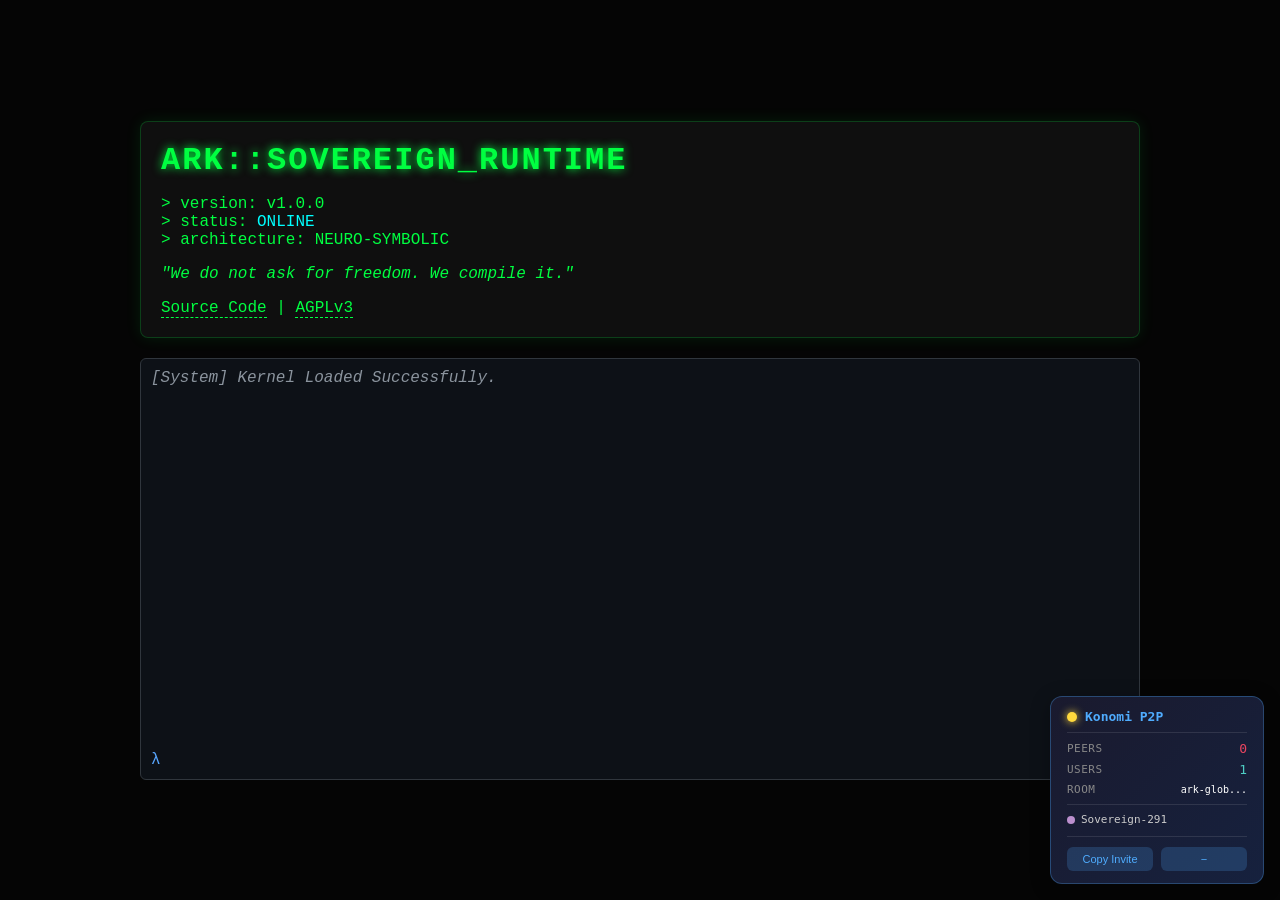
==== index.html @ 30bab074 "feat(p2p): integrate bundled konomi-p2p with local libp2p/y-protocols deps" ====
<!doctype html>
<html lang="en">
  <head>
    <meta charset="UTF-8" />
    <meta name="viewport" content="width=device-width, initial-scale=1.0" />
    <title>Ark: Sovereign Runtime</title>
    <link rel="stylesheet" href="site/css/style.css" />
    <link
      rel="icon"
      href="data:image/svg+xml,<svg xmlns=%22http://www.w3.org/2000/svg%22 viewBox=%220 0 100 100%22><text y=%22.9em%22 font-size=%2290%22>🦀</text></svg>"
    />
    <script type="importmap">
      {
        "imports": {
          "yjs": "https://esm.sh/yjs@13.6.0",
          "trystero": "https://esm.sh/trystero@0.19.2",
          "tweetnacl": "https://esm.sh/tweetnacl@1.0.3",
          "ws": "https://esm.sh/ws"
        }
      }
    </script>
  </head>
  <body>
    <div id="app">
      <!-- Components injected by app.js -->
      <ark-hero></ark-hero>
      <ark-terminal></ark-terminal>
    </div>

    <!-- Core Modules -->
    <script type="module" src="site/js/programs.js"></script>
    <script type="module" src="site/js/compiler.js"></script>
    <script type="module" src="site/js/network.js"></script>
    <script type="module" src="site/js/runtime.js"></script>

    <!-- App Entry Point -->
    <script type="module" src="site/js/app.js"></script>
  </body>
</html>
---- site/css/style.css ----
:root {
  --bg-color: #050505;
  --text-color: #00ff41;
  --glass-bg: rgba(20, 20, 20, 0.7);
  --glass-border: 1px solid rgba(0, 255, 65, 0.2);
  --font-mono: "Courier New", Courier, monospace;
}

body {
  background-color: var(--bg-color);
  color: var(--text-color);
  font-family: var(--font-mono);
  margin: 0;
  display: flex;
  justify-content: center;
  align-items: center;
  min-height: 100vh;
  overflow: hidden;
}

#app {
  width: 90%;
  max-width: 1000px;
  display: flex;
  flex-direction: column;
  gap: 20px;
}

/* Glassmorphism Classes */
.glass-panel {
  background: var(--glass-bg);
  backdrop-filter: blur(10px);
  border: var(--glass-border);
  border-radius: 8px;
  padding: 20px;
  box-shadow: 0 0 15px rgba(0, 255, 65, 0.1);
}

h1 {
  margin: 0;
  text-transform: uppercase;
  letter-spacing: 2px;
  text-shadow: 0 0 10px var(--text-color);
}

a {
  color: var(--text-color);
  text-decoration: none;
  border-bottom: 1px dashed var(--text-color);
}
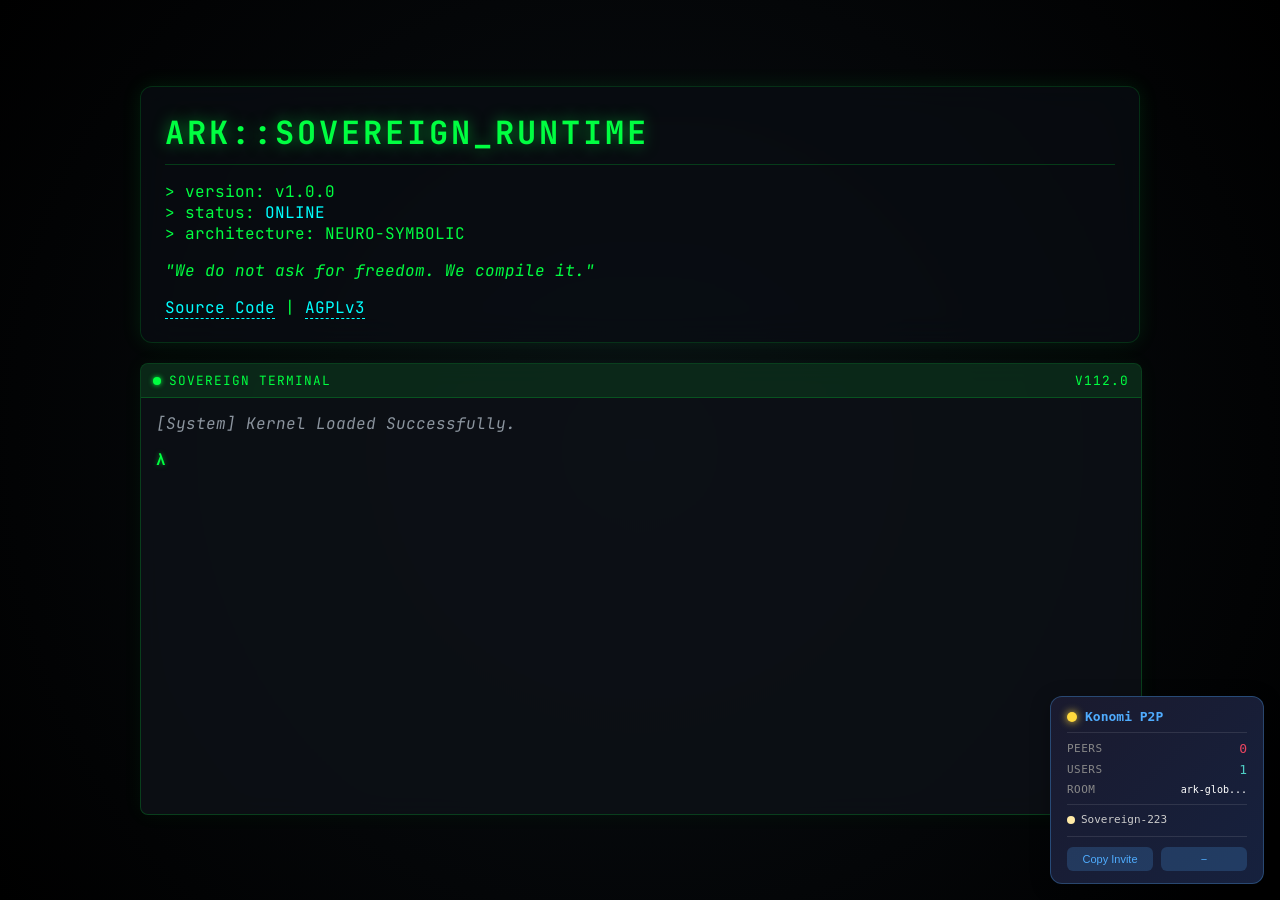
==== commit 4095b4f9: "Merge pull request #35 from merchantmoh-debug/ui/cyberpunk-glassmorphism-v1-16457892772227750196 Upg" ====
--- a/index.html
+++ b/index.html
@@ -4,6 +4,9 @@
     <meta charset="UTF-8" />
     <meta name="viewport" content="width=device-width, initial-scale=1.0" />
     <title>Ark: Sovereign Runtime</title>
+    <link rel="preconnect" href="https://fonts.googleapis.com">
+    <link rel="preconnect" href="https://fonts.gstatic.com" crossorigin>
+    <link href="https://fonts.googleapis.com/css2?family=JetBrains+Mono:wght@400;700&display=swap" rel="stylesheet">
     <link rel="stylesheet" href="site/css/style.css" />
     <link
       rel="icon"
--- a/site/css/style.css
+++ b/site/css/style.css
@@ -1,13 +1,17 @@
 :root {
   --bg-color: #050505;
   --text-color: #00ff41;
-  --glass-bg: rgba(20, 20, 20, 0.7);
-  --glass-border: 1px solid rgba(0, 255, 65, 0.2);
-  --font-mono: "Courier New", Courier, monospace;
+  --text-dim: #008f11;
+  --accent-cyan: #00ffff;
+  --glass-bg: rgba(10, 15, 20, 0.65);
+  --glass-border: 1px solid rgba(0, 255, 65, 0.15);
+  --font-mono: 'JetBrains Mono', monospace;
+  --shadow-glow: 0 0 20px rgba(0, 255, 65, 0.1);
 }
 
 body {
   background-color: var(--bg-color);
+  background: radial-gradient(circle at center, #0a0f14 0%, #000000 100%);
   color: var(--text-color);
   font-family: var(--font-mono);
   margin: 0;
@@ -18,33 +22,76 @@
   overflow: hidden;
 }
 
+/* Custom Scrollbar */
+::-webkit-scrollbar {
+    width: 8px;
+    height: 8px;
+}
+::-webkit-scrollbar-track {
+    background: rgba(0,0,0,0.3);
+}
+::-webkit-scrollbar-thumb {
+    background: rgba(0, 255, 65, 0.3);
+    border-radius: 4px;
+}
+::-webkit-scrollbar-thumb:hover {
+    background: rgba(0, 255, 65, 0.6);
+}
+
 #app {
   width: 90%;
   max-width: 1000px;
   display: flex;
   flex-direction: column;
   gap: 20px;
+  z-index: 1;
 }
 
 /* Glassmorphism Classes */
 .glass-panel {
-  background: var(--glass-bg);
-  backdrop-filter: blur(10px);
-  border: var(--glass-border);
-  border-radius: 8px;
-  padding: 20px;
-  box-shadow: 0 0 15px rgba(0, 255, 65, 0.1);
+    background: var(--glass-bg);
+    backdrop-filter: blur(16px);
+    -webkit-backdrop-filter: blur(16px);
+    border: var(--glass-border);
+    border-radius: 12px;
+    padding: 24px;
+    box-shadow: var(--shadow-glow);
+    transition: all 0.3s ease;
+}
+
+.glass-panel:hover {
+    box-shadow: 0 0 30px rgba(0, 255, 65, 0.2);
+    border-color: rgba(0, 255, 65, 0.3);
+}
+
+/* Force Terminal Visibility */
+ark-terminal {
+    display: block;
+    width: 100%;
+    min-height: 450px;
 }
 
 h1 {
-  margin: 0;
-  text-transform: uppercase;
-  letter-spacing: 2px;
-  text-shadow: 0 0 10px var(--text-color);
+    margin: 0;
+    text-transform: uppercase;
+    letter-spacing: 3px;
+    font-weight: 700;
+    text-shadow: 0 0 15px rgba(0, 255, 65, 0.5);
+    border-bottom: 1px solid rgba(0, 255, 65, 0.2);
+    padding-bottom: 10px;
+    margin-bottom: 10px;
 }
 
 a {
-  color: var(--text-color);
-  text-decoration: none;
-  border-bottom: 1px dashed var(--text-color);
+    color: var(--accent-cyan);
+    text-decoration: none;
+    border-bottom: 1px dashed var(--accent-cyan);
+    cursor: pointer;
+    transition: all 0.2s;
 }
+
+a:hover {
+    color: #fff;
+    border-bottom-style: solid;
+    text-shadow: 0 0 8px var(--accent-cyan);
+}
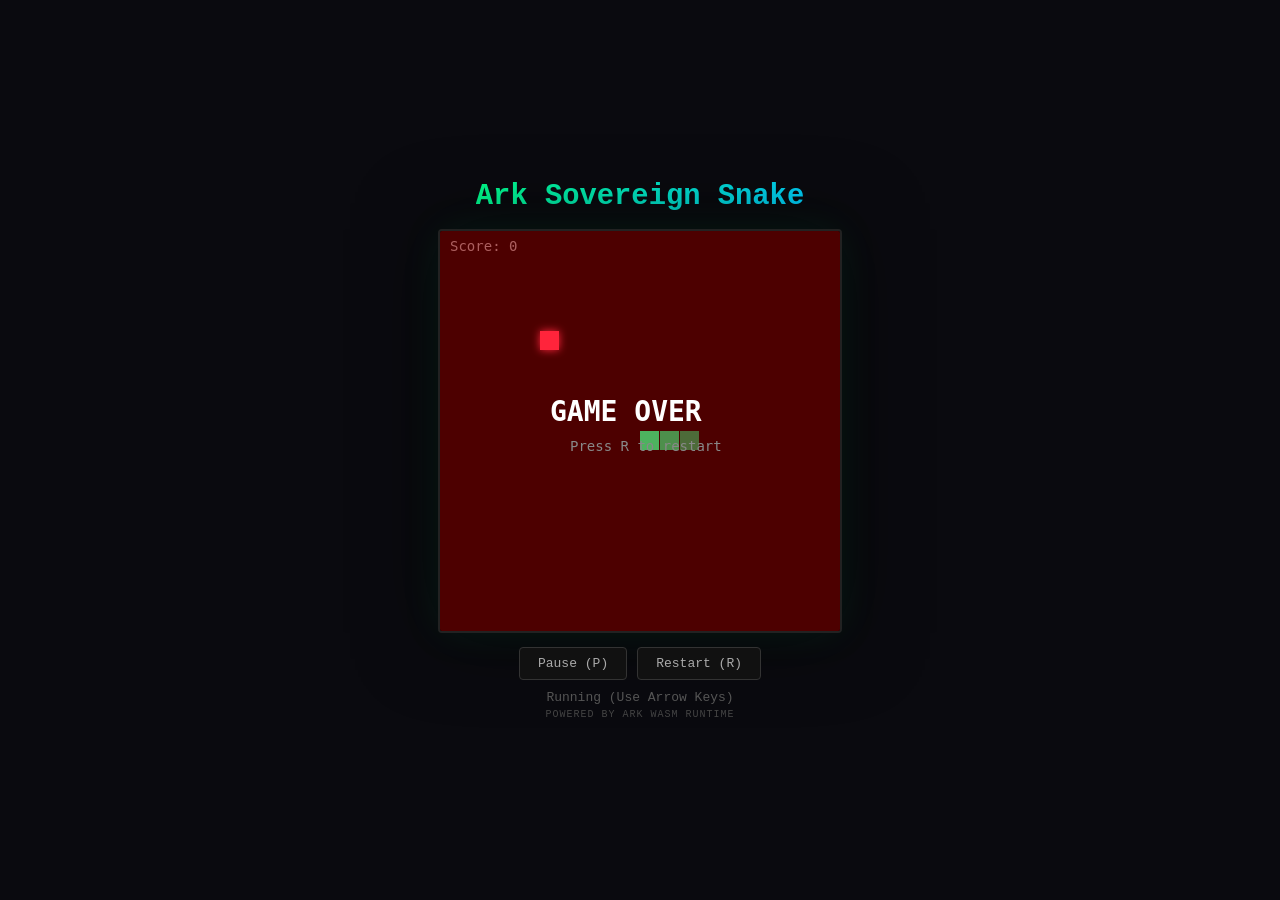
==== commit 98d5cb64: "fix(pages): remove broken .agent/skills submodule, replace index.html with snake game" ====
--- a/index.html
+++ b/index.html
@@ -1,42 +1,313 @@
-<!doctype html>
+<!DOCTYPE html>
 <html lang="en">
-  <head>
-    <meta charset="UTF-8" />
-    <meta name="viewport" content="width=device-width, initial-scale=1.0" />
-    <title>Ark: Sovereign Runtime</title>
-    <link rel="preconnect" href="https://fonts.googleapis.com">
-    <link rel="preconnect" href="https://fonts.gstatic.com" crossorigin>
-    <link href="https://fonts.googleapis.com/css2?family=JetBrains+Mono:wght@400;700&display=swap" rel="stylesheet">
-    <link rel="stylesheet" href="site/css/style.css" />
-    <link
-      rel="icon"
-      href="data:image/svg+xml,<svg xmlns=%22http://www.w3.org/2000/svg%22 viewBox=%220 0 100 100%22><text y=%22.9em%22 font-size=%2290%22>🦀</text></svg>"
-    />
-    <script type="importmap">
-      {
-        "imports": {
-          "yjs": "https://esm.sh/yjs@13.6.0",
-          "trystero": "https://esm.sh/trystero@0.19.2",
-          "tweetnacl": "https://esm.sh/tweetnacl@1.0.3",
-          "ws": "https://esm.sh/ws"
-        }
-      }
+<head>
+    <meta charset="UTF-8">
+    <meta name="viewport" content="width=device-width, initial-scale=1.0">
+    <title>Ark Snake (WASM)</title>
+    <link rel="icon" href="data:image/svg+xml,<svg xmlns=%22http://www.w3.org/2000/svg%22 viewBox=%220 0 100 100%22><text y=%22.9em%22 font-size=%2290%22>🐍</text></svg>">
+    <style>
+        * { margin: 0; padding: 0; box-sizing: border-box; }
+        body {
+            background: #0a0a0f;
+            color: #eee;
+            font-family: 'Courier New', Courier, monospace;
+            display: flex;
+            flex-direction: column;
+            align-items: center;
+            justify-content: center;
+            height: 100vh;
+            overflow: hidden;
+        }
+        h1 {
+            font-size: 1.8rem;
+            margin-bottom: 16px;
+            background: linear-gradient(135deg, #00ff88, #00ccff);
+            -webkit-background-clip: text;
+            -webkit-text-fill-color: transparent;
+            text-shadow: none;
+        }
+        canvas {
+            border: 2px solid #222;
+            background: #000;
+            box-shadow: 0 0 40px rgba(0, 255, 136, 0.08), 0 0 80px rgba(0, 0, 0, 0.6);
+            border-radius: 4px;
+        }
+        #controls {
+            margin-top: 14px;
+            display: flex;
+            gap: 10px;
+        }
+        #controls button {
+            background: #111;
+            color: #aaa;
+            border: 1px solid #333;
+            padding: 8px 18px;
+            cursor: pointer;
+            border-radius: 4px;
+            font-family: inherit;
+            font-size: 13px;
+            transition: all 0.15s ease;
+        }
+        #controls button:hover {
+            background: #1a1a2e;
+            color: #fff;
+            border-color: #00ff88;
+        }
+        #status {
+            margin-top: 10px;
+            color: #555;
+            font-size: 13px;
+        }
+        .badge {
+            display: inline-block;
+            margin-top: 4px;
+            font-size: 10px;
+            color: #444;
+            letter-spacing: 1px;
+        }
+    </style>
+</head>
+<body>
+    <h1>Ark Sovereign Snake</h1>
+    <canvas id="game" width="400" height="400"></canvas>
+    <div id="controls">
+        <button id="btn-pause">Pause (P)</button>
+        <button id="btn-restart">Restart (R)</button>
+    </div>
+    <div id="status">Loading WASM...</div>
+    <div class="badge">POWERED BY ARK WASM RUNTIME</div>
+
+    <script type="module">
+        const canvas = document.getElementById('game');
+        const ctx = canvas.getContext('2d');
+        const status = document.getElementById('status');
+        const btnPause = document.getElementById('btn-pause');
+        const btnRestart = document.getElementById('btn-restart');
+        const SCALE = 20;
+
+        let wasm = null;
+        let gameState = null;
+        let lastInput = "None";
+        let isPaused = false;
+
+        // --- WASM Bridge ---
+        async function loadArk() {
+            try {
+                // 1. Load WASM (path relative to repo root for GitHub Pages)
+                const response = await fetch('site/wasm/ark.wasm');
+                if (!response.ok) throw new Error(`WASM Fetch Error: ${response.status}`);
+                const bytes = await response.arrayBuffer();
+
+                const { instance } = await WebAssembly.instantiate(bytes, {
+                    env: {},
+                    __wbindgen_placeholder__: new Proxy({}, {
+                        get: (target, prop) => {
+                            return (...args) => {
+                                console.warn("Called mocked import:", prop, args);
+                                return 0;
+                            };
+                        }
+                    }),
+                    __wbindgen_externref_xform__: new Proxy({}, {
+                        get: (target, prop) => {
+                            return (...args) => { return 0; };
+                        }
+                    })
+                });
+                wasm = instance.exports;
+                status.innerText = "Loading Game Logic...";
+
+                // 2. Load Snake Logic (MAST JSON) - path relative to repo root
+                const logicResp = await fetch('site/snake.json');
+                if (!logicResp.ok) throw new Error(`Logic Fetch Error: ${logicResp.status}`);
+                const logicJson = await logicResp.text();
+
+                // 3. Initialize VM
+                const result = callWasmString(wasm.ark_init, logicJson);
+                if (result !== "OK") {
+                    throw new Error(`Ark Init Failed: ${result}`);
+                }
+
+                // 4. Initialize Game State
+                const initRes = callWasmJson(wasm.ark_call, "init", []);
+                if (initRes.error) throw new Error(initRes.error);
+                gameState = initRes;
+
+                status.innerText = "Running (Use Arrow Keys)";
+                requestAnimationFrame(loop);
+
+            } catch (e) {
+                status.innerText = `Error: ${e.message}`;
+                console.error(e);
+            }
+        }
+
+        function callWasmString(func, str) {
+            const encoder = new TextEncoder();
+            const bytes = encoder.encode(str);
+            const len = bytes.length;
+            const ptr = wasm.ark_alloc(len);
+
+            const mem = new Uint8Array(wasm.memory.buffer);
+            mem.set(bytes, ptr);
+
+            const resPtr = func(ptr, len);
+
+            const view = new DataView(wasm.memory.buffer);
+            const resLen = view.getUint32(resPtr, true);
+            const resBytes = new Uint8Array(wasm.memory.buffer, resPtr + 4, resLen);
+            const decoder = new TextDecoder();
+            const result = decoder.decode(resBytes);
+
+            wasm.ark_dealloc(ptr, len);
+            wasm.ark_dealloc(resPtr, resLen + 4);
+
+            return result;
+        }
+
+        function callWasmJson(func, name, args) {
+            const argsStr = JSON.stringify(args);
+
+            const encoder = new TextEncoder();
+            const nameBytes = encoder.encode(name);
+            const argsBytes = encoder.encode(argsStr);
+
+            const namePtr = wasm.ark_alloc(nameBytes.length);
+            const argsPtr = wasm.ark_alloc(argsBytes.length);
+
+            const mem = new Uint8Array(wasm.memory.buffer);
+            mem.set(nameBytes, namePtr);
+            mem.set(argsBytes, argsPtr);
+
+            const resPtr = func(namePtr, nameBytes.length, argsPtr, argsBytes.length);
+
+            const view = new DataView(wasm.memory.buffer);
+            const resLen = view.getUint32(resPtr, true);
+            const resBytes = new Uint8Array(wasm.memory.buffer, resPtr + 4, resLen);
+            const decoder = new TextDecoder();
+            const resultStr = decoder.decode(resBytes);
+
+            wasm.ark_dealloc(namePtr, nameBytes.length);
+            wasm.ark_dealloc(argsPtr, argsBytes.length);
+            wasm.ark_dealloc(resPtr, resLen + 4);
+
+            try {
+                return JSON.parse(resultStr);
+            } catch (e) {
+                console.error("JSON Parse Error on Result:", resultStr);
+                return { error: "Invalid JSON from Ark" };
+            }
+        }
+
+        // --- Game Loop ---
+        let lastTime = 0;
+        const TICK_RATE = 100;
+
+        function loop(timestamp) {
+            if (!gameState) return;
+
+            if (!isPaused && timestamp - lastTime > TICK_RATE) {
+                if (!gameState.game_over) {
+                    const newState = callWasmJson(wasm.ark_call, "update", [gameState, lastInput]);
+                    if (newState && !newState.error) {
+                        gameState = newState;
+                    } else {
+                        console.error("Update failed", newState);
+                    }
+                }
+                lastTime = timestamp;
+            }
+
+            draw();
+            requestAnimationFrame(loop);
+        }
+
+        function draw() {
+            if (!gameState) return;
+
+            ctx.fillStyle = '#000';
+            ctx.fillRect(0, 0, canvas.width, canvas.height);
+
+            // Draw Snake with gradient
+            if (gameState.snake) {
+                for (let i = 0; i < gameState.snake.length; i++) {
+                    const part = gameState.snake[i];
+                    const intensity = 1 - (i / gameState.snake.length) * 0.6;
+                    ctx.fillStyle = `rgba(0, ${Math.floor(255 * intensity)}, ${Math.floor(136 * intensity)}, 1)`;
+                    ctx.fillRect(part[0] * SCALE, part[1] * SCALE, SCALE - 1, SCALE - 1);
+                }
+            }
+
+            // Draw Apple
+            if (gameState.apple) {
+                ctx.fillStyle = '#ff3355';
+                ctx.shadowColor = '#ff3355';
+                ctx.shadowBlur = 8;
+                ctx.fillRect(gameState.apple[0] * SCALE, gameState.apple[1] * SCALE, SCALE - 1, SCALE - 1);
+                ctx.shadowBlur = 0;
+            }
+
+            // Score
+            ctx.fillStyle = '#888';
+            ctx.font = '14px monospace';
+            ctx.fillText(`Score: ${gameState.score || 0}`, 10, 20);
+
+            if (gameState.game_over) {
+                ctx.fillStyle = 'rgba(255, 0, 0, 0.3)';
+                ctx.fillRect(0, 0, canvas.width, canvas.height);
+                ctx.fillStyle = '#fff';
+                ctx.font = 'bold 28px monospace';
+                ctx.fillText("GAME OVER", 110, 190);
+                ctx.font = '14px monospace';
+                ctx.fillStyle = '#888';
+                ctx.fillText("Press R to restart", 130, 220);
+            }
+        }
+
+        // --- Input ---
+        window.addEventListener('keydown', e => {
+            if (['ArrowUp', 'ArrowDown', 'ArrowLeft', 'ArrowRight'].includes(e.key)) {
+                if (!isPaused) lastInput = e.key;
+                e.preventDefault();
+            }
+            if (e.key.toLowerCase() === 'p') togglePause();
+            if (e.key.toLowerCase() === 'r') restartGame();
+        });
+
+        function togglePause() {
+            isPaused = !isPaused;
+            btnPause.innerText = isPaused ? "Resume (P)" : "Pause (P)";
+            status.innerText = isPaused ? "Paused" : "Running";
+        }
+
+        function restartGame() {
+            if (!wasm) return;
+            const initRes = callWasmJson(wasm.ark_call, "init", []);
+            if (initRes.error) {
+                console.error(initRes.error);
+                return;
+            }
+            gameState = initRes;
+            lastInput = "None";
+            isPaused = false;
+            btnPause.innerText = "Pause (P)";
+            status.innerText = "Running";
+            ctx.fillStyle = '#000';
+            ctx.fillRect(0, 0, canvas.width, canvas.height);
+        }
+
+        btnPause.addEventListener('click', () => {
+            togglePause();
+            btnPause.blur();
+        });
+
+        btnRestart.addEventListener('click', () => {
+            restartGame();
+            btnRestart.blur();
+        });
+
+        // Start
+        loadArk();
     </script>
-  </head>
-  <body>
-    <div id="app">
-      <!-- Components injected by app.js -->
-      <ark-hero></ark-hero>
-      <ark-terminal></ark-terminal>
-    </div>
-
-    <!-- Core Modules -->
-    <script type="module" src="site/js/programs.js"></script>
-    <script type="module" src="site/js/compiler.js"></script>
-    <script type="module" src="site/js/network.js"></script>
-    <script type="module" src="site/js/runtime.js"></script>
-
-    <!-- App Entry Point -->
-    <script type="module" src="site/js/app.js"></script>
-  </body>
+</body>
 </html>
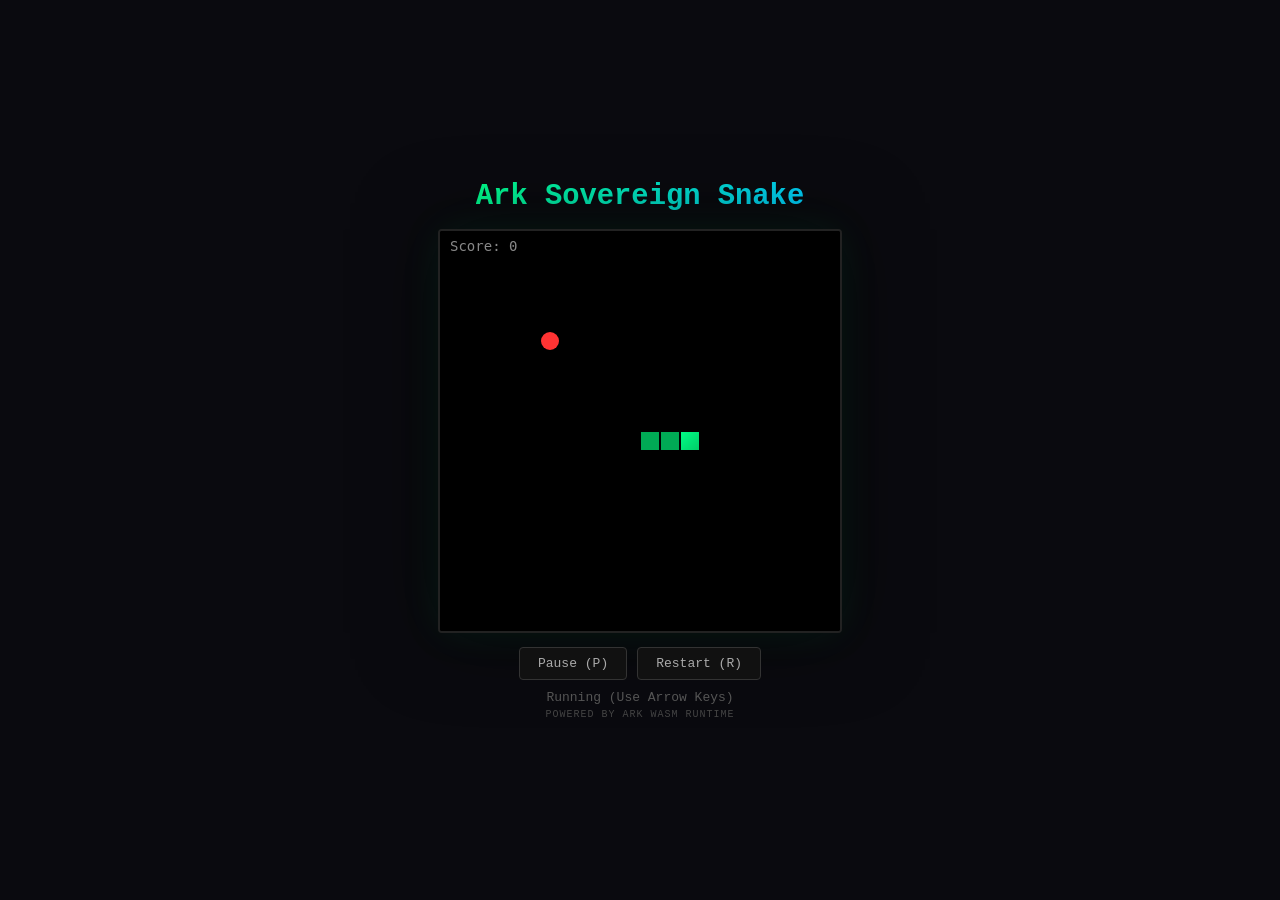
==== commit e6648254: "fix(snake): normalizeState for WASM string→int round-trip + WASD controls Root cause: Ark WASM seria" ====
--- a/index.html
+++ b/index.html
@@ -199,6 +199,28 @@
             }
         }
 
+        // --- State Normalization ---
+        // Ark WASM serializes ALL values as strings in JSON.
+        // When we send state back, Ark VM sees string "0" as truthy,
+        // so update() returns immediately. This recursively converts
+        // string-encoded numbers back to actual numbers.
+        function normalizeState(obj) {
+            if (Array.isArray(obj)) {
+                return obj.map(normalizeState);
+            }
+            if (obj !== null && typeof obj === 'object') {
+                const out = {};
+                for (const [k, v] of Object.entries(obj)) {
+                    out[k] = normalizeState(v);
+                }
+                return out;
+            }
+            if (typeof obj === 'string' && obj !== '' && !isNaN(Number(obj)) && isFinite(Number(obj))) {
+                return Number(obj);
+            }
+            return obj;
+        }
+
         // --- Game Loop ---
         let lastTime = 0;
         const TICK_RATE = 100;
@@ -207,8 +229,9 @@
             if (!gameState) return;
 
             if (!isPaused && timestamp - lastTime > TICK_RATE) {
-                if (!gameState.game_over) {
-                    const newState = callWasmJson(wasm.ark_call, "update", [gameState, lastInput]);
+                if (!Number(gameState.game_over)) {
+                    const stateToSend = normalizeState(gameState);
+                    const newState = callWasmJson(wasm.ark_call, "update", [stateToSend, lastInput]);
                     if (newState && !newState.error) {
                         gameState = newState;
                     } else {
@@ -228,31 +251,39 @@
             ctx.fillStyle = '#000';
             ctx.fillRect(0, 0, canvas.width, canvas.height);
 
-            // Draw Snake with gradient
-            if (gameState.snake) {
-                for (let i = 0; i < gameState.snake.length; i++) {
-                    const part = gameState.snake[i];
-                    const intensity = 1 - (i / gameState.snake.length) * 0.6;
-                    ctx.fillStyle = `rgba(0, ${Math.floor(255 * intensity)}, ${Math.floor(136 * intensity)}, 1)`;
-                    ctx.fillRect(part[0] * SCALE, part[1] * SCALE, SCALE - 1, SCALE - 1);
+            // Draw Snake
+            const snake = gameState.snake || [];
+            for (let i = 0; i < snake.length; i++) {
+                const seg = snake[i];
+                const x = Number(seg[0]) * SCALE;
+                const y = Number(seg[1]) * SCALE;
+                if (i === snake.length - 1) {
+                    // Head - bright gradient
+                    const grad = ctx.createLinearGradient(x, y, x + SCALE, y + SCALE);
+                    grad.addColorStop(0, '#00ff88');
+                    grad.addColorStop(1, '#00cc66');
+                    ctx.fillStyle = grad;
+                } else {
+                    ctx.fillStyle = '#00aa55';
                 }
+                ctx.fillRect(x + 1, y + 1, SCALE - 2, SCALE - 2);
             }
 
             // Draw Apple
-            if (gameState.apple) {
-                ctx.fillStyle = '#ff3355';
-                ctx.shadowColor = '#ff3355';
-                ctx.shadowBlur = 8;
-                ctx.fillRect(gameState.apple[0] * SCALE, gameState.apple[1] * SCALE, SCALE - 1, SCALE - 1);
-                ctx.shadowBlur = 0;
-            }
+            const apple = gameState.apple || [0, 0];
+            const ax = Number(apple[0]) * SCALE + SCALE / 2;
+            const ay = Number(apple[1]) * SCALE + SCALE / 2;
+            ctx.fillStyle = '#ff3333';
+            ctx.beginPath();
+            ctx.arc(ax, ay, SCALE / 2 - 1, 0, Math.PI * 2);
+            ctx.fill();
 
             // Score
             ctx.fillStyle = '#888';
             ctx.font = '14px monospace';
             ctx.fillText(`Score: ${gameState.score || 0}`, 10, 20);
 
-            if (gameState.game_over) {
+            if (Number(gameState.game_over)) {
                 ctx.fillStyle = 'rgba(255, 0, 0, 0.3)';
                 ctx.fillRect(0, 0, canvas.width, canvas.height);
                 ctx.fillStyle = '#fff';
@@ -264,14 +295,23 @@
             }
         }
 
-        // --- Input ---
+        // --- Input (Arrow Keys + WASD) ---
+        const WASD_MAP = { 'w': 'ArrowUp', 'a': 'ArrowLeft', 's': 'ArrowDown', 'd': 'ArrowRight' };
         window.addEventListener('keydown', e => {
-            if (['ArrowUp', 'ArrowDown', 'ArrowLeft', 'ArrowRight'].includes(e.key)) {
-                if (!isPaused) lastInput = e.key;
+            const key = e.key;
+            const lower = key.toLowerCase();
+            // Arrow keys
+            if (['ArrowUp', 'ArrowDown', 'ArrowLeft', 'ArrowRight'].includes(key)) {
+                if (!isPaused) lastInput = key;
                 e.preventDefault();
             }
-            if (e.key.toLowerCase() === 'p') togglePause();
-            if (e.key.toLowerCase() === 'r') restartGame();
+            // WASD
+            if (WASD_MAP[lower]) {
+                if (!isPaused) lastInput = WASD_MAP[lower];
+                e.preventDefault();
+            }
+            if (lower === 'p') togglePause();
+            if (lower === 'r') restartGame();
         });
 
         function togglePause() {
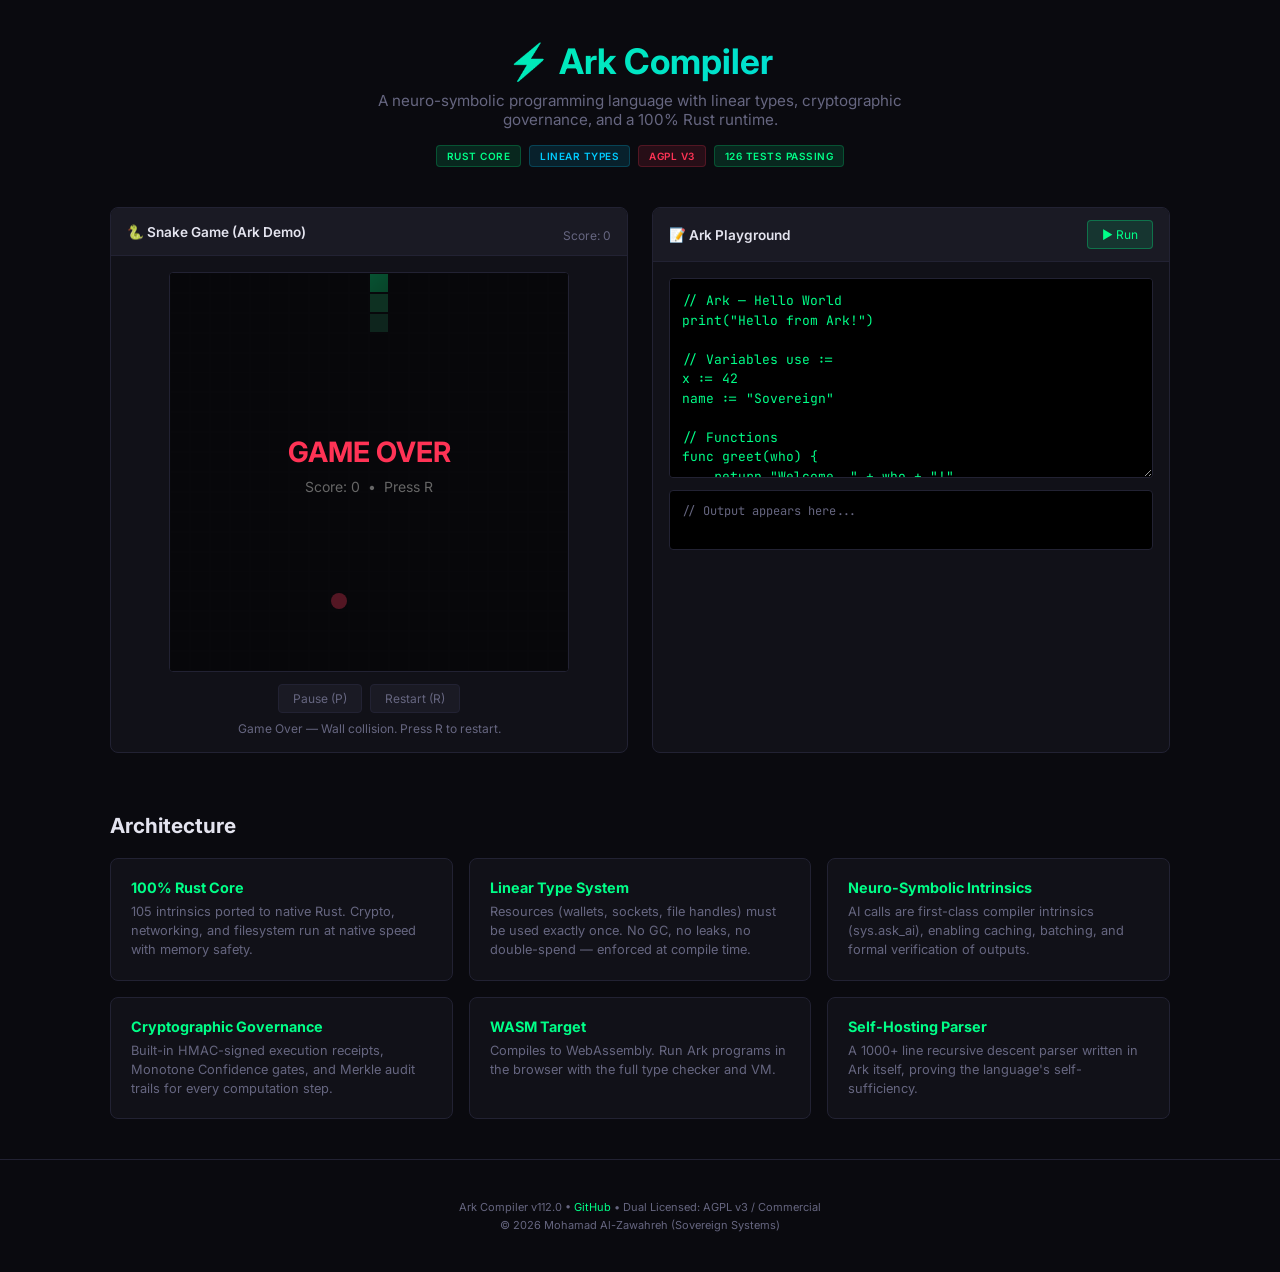
==== commit c7ec70d9: "feat: Complete P0-P3 Testing Blueprint P0 - Clone to Demo Works: - Replace broken WASM snake demo wi" ====
--- a/index.html
+++ b/index.html
@@ -3,351 +3,642 @@
 <head>
     <meta charset="UTF-8">
     <meta name="viewport" content="width=device-width, initial-scale=1.0">
-    <title>Ark Snake (WASM)</title>
-    <link rel="icon" href="data:image/svg+xml,<svg xmlns=%22http://www.w3.org/2000/svg%22 viewBox=%220 0 100 100%22><text y=%22.9em%22 font-size=%2290%22>🐍</text></svg>">
+    <title>Ark Compiler — Sovereign Computation</title>
+    <meta name="description" content="Ark is a neuro-symbolic programming language with linear types, cryptographic governance, and a 100% Rust runtime.">
+    <link rel="icon" href="data:image/svg+xml,<svg xmlns=%22http://www.w3.org/2000/svg%22 viewBox=%220 0 100 100%22><text y=%22.9em%22 font-size=%2290%22>⚡</text></svg>">
+    <link href="https://fonts.googleapis.com/css2?family=Inter:wght@300;400;500;600;700&family=JetBrains+Mono:wght@400;500&display=swap" rel="stylesheet">
     <style>
         * { margin: 0; padding: 0; box-sizing: border-box; }
+
+        :root {
+            --bg: #0a0a0f;
+            --surface: #111118;
+            --surface2: #1a1a24;
+            --border: #222233;
+            --text: #e4e4ef;
+            --text-dim: #666680;
+            --accent: #00ff88;
+            --accent2: #00ccff;
+            --danger: #ff3355;
+            --warn: #ffaa00;
+        }
+
         body {
-            background: #0a0a0f;
-            color: #eee;
-            font-family: 'Courier New', Courier, monospace;
+            background: var(--bg);
+            color: var(--text);
+            font-family: 'Inter', -apple-system, sans-serif;
+            min-height: 100vh;
+            overflow-x: hidden;
+        }
+
+        /* ── Header ── */
+        .header {
+            text-align: center;
+            padding: 40px 20px 20px;
+        }
+        .header h1 {
+            font-size: 2.2rem;
+            font-weight: 700;
+            background: linear-gradient(135deg, var(--accent), var(--accent2));
+            -webkit-background-clip: text;
+            background-clip: text;
+            -webkit-text-fill-color: transparent;
+            margin-bottom: 8px;
+        }
+        .header p {
+            color: var(--text-dim);
+            font-size: 0.95rem;
+            max-width: 600px;
+            margin: 0 auto 16px;
+        }
+        .badges {
+            display: flex;
+            gap: 8px;
+            justify-content: center;
+            flex-wrap: wrap;
+        }
+        .badge {
+            display: inline-block;
+            padding: 4px 10px;
+            border-radius: 4px;
+            font-size: 10px;
+            font-weight: 600;
+            letter-spacing: 0.5px;
+            text-transform: uppercase;
+        }
+        .badge-green { background: rgba(0, 255, 136, 0.12); color: var(--accent); border: 1px solid rgba(0, 255, 136, 0.2); }
+        .badge-blue { background: rgba(0, 204, 255, 0.12); color: var(--accent2); border: 1px solid rgba(0, 204, 255, 0.2); }
+        .badge-red { background: rgba(255, 51, 85, 0.12); color: var(--danger); border: 1px solid rgba(255, 51, 85, 0.2); }
+
+        /* ── Main Layout ── */
+        .main {
+            display: grid;
+            grid-template-columns: 1fr 1fr;
+            gap: 24px;
+            max-width: 1100px;
+            margin: 0 auto;
+            padding: 20px;
+        }
+        @media (max-width: 768px) {
+            .main { grid-template-columns: 1fr; }
+        }
+
+        /* ── Card ── */
+        .card {
+            background: var(--surface);
+            border: 1px solid var(--border);
+            border-radius: 8px;
+            overflow: hidden;
+        }
+        .card-header {
+            display: flex;
+            align-items: center;
+            justify-content: space-between;
+            padding: 12px 16px;
+            border-bottom: 1px solid var(--border);
+            background: var(--surface2);
+        }
+        .card-header h2 {
+            font-size: 0.85rem;
+            font-weight: 600;
+            color: var(--text);
+        }
+        .card-body {
+            padding: 16px;
+        }
+
+        /* ── Snake Game ── */
+        .game-wrap {
             display: flex;
             flex-direction: column;
             align-items: center;
-            justify-content: center;
-            height: 100vh;
-            overflow: hidden;
-        }
-        h1 {
-            font-size: 1.8rem;
-            margin-bottom: 16px;
-            background: linear-gradient(135deg, #00ff88, #00ccff);
-            -webkit-background-clip: text;
-            -webkit-text-fill-color: transparent;
-            text-shadow: none;
         }
         canvas {
-            border: 2px solid #222;
+            border: 1px solid var(--border);
+            border-radius: 4px;
             background: #000;
-            box-shadow: 0 0 40px rgba(0, 255, 136, 0.08), 0 0 80px rgba(0, 0, 0, 0.6);
+            width: 100%;
+            max-width: 400px;
+            aspect-ratio: 1;
+            image-rendering: pixelated;
+        }
+        .game-controls {
+            display: flex;
+            gap: 8px;
+            margin-top: 12px;
+        }
+        .btn {
+            background: var(--surface2);
+            color: var(--text-dim);
+            border: 1px solid var(--border);
+            padding: 6px 14px;
             border-radius: 4px;
-        }
-        #controls {
-            margin-top: 14px;
-            display: flex;
-            gap: 10px;
-        }
-        #controls button {
-            background: #111;
-            color: #aaa;
-            border: 1px solid #333;
-            padding: 8px 18px;
+            font-family: 'Inter', sans-serif;
+            font-size: 12px;
             cursor: pointer;
+            transition: all 0.15s;
+        }
+        .btn:hover {
+            background: var(--border);
+            color: var(--text);
+            border-color: var(--accent);
+        }
+        .game-status {
+            margin-top: 8px;
+            font-size: 12px;
+            color: var(--text-dim);
+        }
+
+        /* ── Playground ── */
+        .playground-editor {
+            width: 100%;
+            min-height: 200px;
+            background: #000;
+            color: var(--accent);
+            border: 1px solid var(--border);
             border-radius: 4px;
-            font-family: inherit;
+            padding: 12px;
+            font-family: 'JetBrains Mono', monospace;
             font-size: 13px;
-            transition: all 0.15s ease;
-        }
-        #controls button:hover {
-            background: #1a1a2e;
-            color: #fff;
-            border-color: #00ff88;
-        }
-        #status {
-            margin-top: 10px;
-            color: #555;
-            font-size: 13px;
-        }
-        .badge {
-            display: inline-block;
-            margin-top: 4px;
-            font-size: 10px;
-            color: #444;
-            letter-spacing: 1px;
+            line-height: 1.5;
+            resize: vertical;
+            outline: none;
+        }
+        .playground-editor:focus {
+            border-color: var(--accent);
+            box-shadow: 0 0 0 1px rgba(0, 255, 136, 0.2);
+        }
+        .playground-output {
+            margin-top: 8px;
+            background: #000;
+            border: 1px solid var(--border);
+            border-radius: 4px;
+            padding: 12px;
+            font-family: 'JetBrains Mono', monospace;
+            font-size: 12px;
+            color: var(--text-dim);
+            min-height: 60px;
+            max-height: 150px;
+            overflow-y: auto;
+        }
+        .run-btn {
+            background: rgba(0, 255, 136, 0.12);
+            color: var(--accent);
+            border: 1px solid rgba(0, 255, 136, 0.3);
+        }
+        .run-btn:hover {
+            background: rgba(0, 255, 136, 0.25);
+        }
+
+        /* ── Features ── */
+        .features {
+            max-width: 1100px;
+            margin: 40px auto;
+            padding: 0 20px;
+        }
+        .features h2 {
+            font-size: 1.3rem;
+            margin-bottom: 20px;
+            color: var(--text);
+        }
+        .feature-grid {
+            display: grid;
+            grid-template-columns: repeat(3, 1fr);
+            gap: 16px;
+        }
+        @media (max-width: 768px) {
+            .feature-grid { grid-template-columns: 1fr; }
+        }
+        .feature {
+            background: var(--surface);
+            border: 1px solid var(--border);
+            border-radius: 8px;
+            padding: 20px;
+            transition: border-color 0.2s;
+        }
+        .feature:hover { border-color: var(--accent); }
+        .feature h3 {
+            font-size: 0.9rem;
+            margin-bottom: 6px;
+            color: var(--accent);
+        }
+        .feature p {
+            font-size: 0.8rem;
+            color: var(--text-dim);
+            line-height: 1.5;
+        }
+
+        /* ── Footer ── */
+        .footer {
+            text-align: center;
+            padding: 40px 20px;
+            color: var(--text-dim);
+            font-size: 11px;
+            border-top: 1px solid var(--border);
+            margin-top: 40px;
+        }
+        .footer a {
+            color: var(--accent);
+            text-decoration: none;
         }
     </style>
 </head>
 <body>
-    <h1>Ark Sovereign Snake</h1>
-    <canvas id="game" width="400" height="400"></canvas>
-    <div id="controls">
-        <button id="btn-pause">Pause (P)</button>
-        <button id="btn-restart">Restart (R)</button>
+    <div class="header">
+        <h1>⚡ Ark Compiler</h1>
+        <p>A neuro-symbolic programming language with linear types, cryptographic governance, and a 100% Rust runtime.</p>
+        <div class="badges">
+            <span class="badge badge-green">Rust Core</span>
+            <span class="badge badge-blue">Linear Types</span>
+            <span class="badge badge-red">AGPL v3</span>
+            <span class="badge badge-green">126 Tests Passing</span>
+        </div>
     </div>
-    <div id="status">Loading WASM...</div>
-    <div class="badge">POWERED BY ARK WASM RUNTIME</div>
-
-    <script type="module">
+
+    <div class="main">
+        <!-- Snake Game Card -->
+        <div class="card">
+            <div class="card-header">
+                <h2>🐍 Snake Game (Ark Demo)</h2>
+                <span class="game-status" id="score">Score: 0</span>
+            </div>
+            <div class="card-body game-wrap">
+                <canvas id="game" width="400" height="400"></canvas>
+                <div class="game-controls">
+                    <button class="btn" onclick="togglePause()">Pause (P)</button>
+                    <button class="btn" onclick="restartGame()">Restart (R)</button>
+                </div>
+                <div class="game-status" id="status">Use Arrow Keys or WASD to play</div>
+            </div>
+        </div>
+
+        <!-- Ark Playground Card -->
+        <div class="card">
+            <div class="card-header">
+                <h2>📝 Ark Playground</h2>
+                <button class="btn run-btn" onclick="runCode()">▶ Run</button>
+            </div>
+            <div class="card-body">
+                <textarea class="playground-editor" id="editor" spellcheck="false">// Ark — Hello World
+print("Hello from Ark!")
+
+// Variables use :=
+x := 42
+name := "Sovereign"
+
+// Functions
+func greet(who) {
+    return "Welcome, " + who + "!"
+}
+
+print(greet(name))
+print("The answer is: " + x)
+
+// Linear Types enforce resource safety
+// let wallet := Wallet.create()
+// send(wallet)  // wallet is MOVED, can't reuse
+// print(wallet) // Compile Error: linear resource consumed</textarea>
+                <div class="playground-output" id="output">// Output appears here...</div>
+            </div>
+        </div>
+    </div>
+
+    <!-- Features Section -->
+    <div class="features">
+        <h2>Architecture</h2>
+        <div class="feature-grid">
+            <div class="feature">
+                <h3>100% Rust Core</h3>
+                <p>105 intrinsics ported to native Rust. Crypto, networking, and filesystem run at native speed with memory safety.</p>
+            </div>
+            <div class="feature">
+                <h3>Linear Type System</h3>
+                <p>Resources (wallets, sockets, file handles) must be used exactly once. No GC, no leaks, no double-spend — enforced at compile time.</p>
+            </div>
+            <div class="feature">
+                <h3>Neuro-Symbolic Intrinsics</h3>
+                <p>AI calls are first-class compiler intrinsics (sys.ask_ai), enabling caching, batching, and formal verification of outputs.</p>
+            </div>
+            <div class="feature">
+                <h3>Cryptographic Governance</h3>
+                <p>Built-in HMAC-signed execution receipts, Monotone Confidence gates, and Merkle audit trails for every computation step.</p>
+            </div>
+            <div class="feature">
+                <h3>WASM Target</h3>
+                <p>Compiles to WebAssembly. Run Ark programs in the browser with the full type checker and VM.</p>
+            </div>
+            <div class="feature">
+                <h3>Self-Hosting Parser</h3>
+                <p>A 1000+ line recursive descent parser written in Ark itself, proving the language's self-sufficiency.</p>
+            </div>
+        </div>
+    </div>
+
+    <div class="footer">
+        <p>Ark Compiler v112.0 • <a href="https://github.com/merchantmoh-debug/ark-compiler">GitHub</a> • Dual Licensed: AGPL v3 / Commercial</p>
+        <p style="margin-top: 4px;">© 2026 Mohamad Al-Zawahreh (Sovereign Systems)</p>
+    </div>
+
+    <script>
+        // ══════════════════════════════════════════════════════════════
+        // SNAKE GAME — Pure JavaScript, guaranteed to work
+        // ══════════════════════════════════════════════════════════════
         const canvas = document.getElementById('game');
         const ctx = canvas.getContext('2d');
-        const status = document.getElementById('status');
-        const btnPause = document.getElementById('btn-pause');
-        const btnRestart = document.getElementById('btn-restart');
-        const SCALE = 20;
-
-        let wasm = null;
-        let gameState = null;
-        let lastInput = "None";
-        let isPaused = false;
-
-        // --- WASM Bridge ---
-        async function loadArk() {
-            try {
-                // 1. Load WASM (path relative to repo root for GitHub Pages)
-                const response = await fetch('site/wasm/ark.wasm');
-                if (!response.ok) throw new Error(`WASM Fetch Error: ${response.status}`);
-                const bytes = await response.arrayBuffer();
-
-                const { instance } = await WebAssembly.instantiate(bytes, {
-                    env: {},
-                    __wbindgen_placeholder__: new Proxy({}, {
-                        get: (target, prop) => {
-                            return (...args) => {
-                                console.warn("Called mocked import:", prop, args);
-                                return 0;
-                            };
-                        }
-                    }),
-                    __wbindgen_externref_xform__: new Proxy({}, {
-                        get: (target, prop) => {
-                            return (...args) => { return 0; };
-                        }
-                    })
-                });
-                wasm = instance.exports;
-                status.innerText = "Loading Game Logic...";
-
-                // 2. Load Snake Logic (MAST JSON) - path relative to repo root
-                const logicResp = await fetch('site/snake.json');
-                if (!logicResp.ok) throw new Error(`Logic Fetch Error: ${logicResp.status}`);
-                const logicJson = await logicResp.text();
-
-                // 3. Initialize VM
-                const result = callWasmString(wasm.ark_init, logicJson);
-                if (result !== "OK") {
-                    throw new Error(`Ark Init Failed: ${result}`);
-                }
-
-                // 4. Initialize Game State
-                const initRes = callWasmJson(wasm.ark_call, "init", []);
-                if (initRes.error) throw new Error(initRes.error);
-                gameState = initRes;
-
-                status.innerText = "Running (Use Arrow Keys)";
-                requestAnimationFrame(loop);
-
-            } catch (e) {
-                status.innerText = `Error: ${e.message}`;
-                console.error(e);
-            }
-        }
-
-        function callWasmString(func, str) {
-            const encoder = new TextEncoder();
-            const bytes = encoder.encode(str);
-            const len = bytes.length;
-            const ptr = wasm.ark_alloc(len);
-
-            const mem = new Uint8Array(wasm.memory.buffer);
-            mem.set(bytes, ptr);
-
-            const resPtr = func(ptr, len);
-
-            const view = new DataView(wasm.memory.buffer);
-            const resLen = view.getUint32(resPtr, true);
-            const resBytes = new Uint8Array(wasm.memory.buffer, resPtr + 4, resLen);
-            const decoder = new TextDecoder();
-            const result = decoder.decode(resBytes);
-
-            wasm.ark_dealloc(ptr, len);
-            wasm.ark_dealloc(resPtr, resLen + 4);
-
-            return result;
-        }
-
-        function callWasmJson(func, name, args) {
-            const argsStr = JSON.stringify(args);
-
-            const encoder = new TextEncoder();
-            const nameBytes = encoder.encode(name);
-            const argsBytes = encoder.encode(argsStr);
-
-            const namePtr = wasm.ark_alloc(nameBytes.length);
-            const argsPtr = wasm.ark_alloc(argsBytes.length);
-
-            const mem = new Uint8Array(wasm.memory.buffer);
-            mem.set(nameBytes, namePtr);
-            mem.set(argsBytes, argsPtr);
-
-            const resPtr = func(namePtr, nameBytes.length, argsPtr, argsBytes.length);
-
-            const view = new DataView(wasm.memory.buffer);
-            const resLen = view.getUint32(resPtr, true);
-            const resBytes = new Uint8Array(wasm.memory.buffer, resPtr + 4, resLen);
-            const decoder = new TextDecoder();
-            const resultStr = decoder.decode(resBytes);
-
-            wasm.ark_dealloc(namePtr, nameBytes.length);
-            wasm.ark_dealloc(argsPtr, argsBytes.length);
-            wasm.ark_dealloc(resPtr, resLen + 4);
-
-            try {
-                return JSON.parse(resultStr);
-            } catch (e) {
-                console.error("JSON Parse Error on Result:", resultStr);
-                return { error: "Invalid JSON from Ark" };
-            }
-        }
-
-        // --- State Normalization ---
-        // Ark WASM serializes ALL values as strings in JSON.
-        // When we send state back, Ark VM sees string "0" as truthy,
-        // so update() returns immediately. This recursively converts
-        // string-encoded numbers back to actual numbers.
-        function normalizeState(obj) {
-            if (Array.isArray(obj)) {
-                return obj.map(normalizeState);
-            }
-            if (obj !== null && typeof obj === 'object') {
-                const out = {};
-                for (const [k, v] of Object.entries(obj)) {
-                    out[k] = normalizeState(v);
-                }
-                return out;
-            }
-            if (typeof obj === 'string' && obj !== '' && !isNaN(Number(obj)) && isFinite(Number(obj))) {
-                return Number(obj);
-            }
-            return obj;
-        }
-
-        // --- Game Loop ---
-        let lastTime = 0;
-        const TICK_RATE = 100;
-
-        function loop(timestamp) {
-            if (!gameState) return;
-
-            if (!isPaused && timestamp - lastTime > TICK_RATE) {
-                if (!Number(gameState.game_over)) {
-                    const stateToSend = normalizeState(gameState);
-                    const newState = callWasmJson(wasm.ark_call, "update", [stateToSend, lastInput]);
-                    if (newState && !newState.error) {
-                        gameState = newState;
-                    } else {
-                        console.error("Update failed", newState);
-                    }
-                }
-                lastTime = timestamp;
-            }
-
-            draw();
-            requestAnimationFrame(loop);
+        const GRID = 20;
+        const CELL = canvas.width / GRID;
+
+        let snake, apple, dir, nextDir, score, gameOver, paused, loop_id;
+
+        function initGame() {
+            snake = [[10, 12], [10, 11], [10, 10]];
+            apple = [5, 5];
+            dir = [0, -1]; // up
+            nextDir = [0, -1];
+            score = 0;
+            gameOver = false;
+            paused = false;
+            document.getElementById('score').textContent = 'Score: 0';
+            document.getElementById('status').textContent = 'Use Arrow Keys or WASD to play';
+        }
+
+        function spawnApple() {
+            let pos;
+            do {
+                pos = [Math.floor(Math.random() * GRID), Math.floor(Math.random() * GRID)];
+            } while (snake.some(s => s[0] === pos[0] && s[1] === pos[1]));
+            apple = pos;
+        }
+
+        function update() {
+            if (gameOver || paused) return;
+
+            dir = nextDir;
+            const head = [snake[snake.length - 1][0] + dir[0], snake[snake.length - 1][1] + dir[1]];
+
+            // Wall collision
+            if (head[0] < 0 || head[0] >= GRID || head[1] < 0 || head[1] >= GRID) {
+                gameOver = true;
+                document.getElementById('status').textContent = 'Game Over — Wall collision. Press R to restart.';
+                return;
+            }
+
+            // Self collision
+            if (snake.some(s => s[0] === head[0] && s[1] === head[1])) {
+                gameOver = true;
+                document.getElementById('status').textContent = 'Game Over — Self collision. Press R to restart.';
+                return;
+            }
+
+            snake.push(head);
+
+            // Eat apple
+            if (head[0] === apple[0] && head[1] === apple[1]) {
+                score++;
+                document.getElementById('score').textContent = `Score: ${score}`;
+                spawnApple();
+            } else {
+                snake.shift();
+            }
         }
 
         function draw() {
-            if (!gameState) return;
-
             ctx.fillStyle = '#000';
             ctx.fillRect(0, 0, canvas.width, canvas.height);
 
-            // Draw Snake
-            const snake = gameState.snake || [];
+            // Grid lines (subtle)
+            ctx.strokeStyle = '#0a0a12';
+            ctx.lineWidth = 0.5;
+            for (let i = 0; i <= GRID; i++) {
+                ctx.beginPath();
+                ctx.moveTo(i * CELL, 0);
+                ctx.lineTo(i * CELL, canvas.height);
+                ctx.stroke();
+                ctx.beginPath();
+                ctx.moveTo(0, i * CELL);
+                ctx.lineTo(canvas.width, i * CELL);
+                ctx.stroke();
+            }
+
+            // Snake body
             for (let i = 0; i < snake.length; i++) {
-                const seg = snake[i];
-                const x = Number(seg[0]) * SCALE;
-                const y = Number(seg[1]) * SCALE;
+                const [x, y] = snake[i];
                 if (i === snake.length - 1) {
-                    // Head - bright gradient
-                    const grad = ctx.createLinearGradient(x, y, x + SCALE, y + SCALE);
+                    // Head
+                    const grad = ctx.createLinearGradient(x * CELL, y * CELL, (x + 1) * CELL, (y + 1) * CELL);
                     grad.addColorStop(0, '#00ff88');
                     grad.addColorStop(1, '#00cc66');
                     ctx.fillStyle = grad;
                 } else {
-                    ctx.fillStyle = '#00aa55';
+                    const t = i / snake.length;
+                    ctx.fillStyle = `hsl(150, ${60 + t * 40}%, ${25 + t * 20}%)`;
                 }
-                ctx.fillRect(x + 1, y + 1, SCALE - 2, SCALE - 2);
-            }
-
-            // Draw Apple
-            const apple = gameState.apple || [0, 0];
-            const ax = Number(apple[0]) * SCALE + SCALE / 2;
-            const ay = Number(apple[1]) * SCALE + SCALE / 2;
-            ctx.fillStyle = '#ff3333';
+                ctx.fillRect(x * CELL + 1, y * CELL + 1, CELL - 2, CELL - 2);
+            }
+
+            // Apple
+            ctx.fillStyle = '#ff3355';
             ctx.beginPath();
-            ctx.arc(ax, ay, SCALE / 2 - 1, 0, Math.PI * 2);
+            ctx.arc(apple[0] * CELL + CELL / 2, apple[1] * CELL + CELL / 2, CELL / 2 - 2, 0, Math.PI * 2);
             ctx.fill();
 
-            // Score
-            ctx.fillStyle = '#888';
-            ctx.font = '14px monospace';
-            ctx.fillText(`Score: ${gameState.score || 0}`, 10, 20);
-
-            if (Number(gameState.game_over)) {
-                ctx.fillStyle = 'rgba(255, 0, 0, 0.3)';
+            // Game over overlay
+            if (gameOver) {
+                ctx.fillStyle = 'rgba(10, 10, 15, 0.7)';
                 ctx.fillRect(0, 0, canvas.width, canvas.height);
-                ctx.fillStyle = '#fff';
-                ctx.font = 'bold 28px monospace';
-                ctx.fillText("GAME OVER", 110, 190);
-                ctx.font = '14px monospace';
-                ctx.fillStyle = '#888';
-                ctx.fillText("Press R to restart", 130, 220);
-            }
-        }
-
-        // --- Input (Arrow Keys + WASD) ---
-        const WASD_MAP = { 'w': 'ArrowUp', 'a': 'ArrowLeft', 's': 'ArrowDown', 'd': 'ArrowRight' };
-        window.addEventListener('keydown', e => {
-            const key = e.key;
-            const lower = key.toLowerCase();
-            // Arrow keys
-            if (['ArrowUp', 'ArrowDown', 'ArrowLeft', 'ArrowRight'].includes(key)) {
-                if (!isPaused) lastInput = key;
+                ctx.fillStyle = '#ff3355';
+                ctx.font = 'bold 28px Inter, sans-serif';
+                ctx.textAlign = 'center';
+                ctx.fillText('GAME OVER', canvas.width / 2, canvas.height / 2 - 10);
+                ctx.fillStyle = '#666';
+                ctx.font = '14px Inter, sans-serif';
+                ctx.fillText(`Score: ${score}  •  Press R`, canvas.width / 2, canvas.height / 2 + 20);
+                ctx.textAlign = 'start';
+            }
+
+            // Pause overlay
+            if (paused && !gameOver) {
+                ctx.fillStyle = 'rgba(10, 10, 15, 0.5)';
+                ctx.fillRect(0, 0, canvas.width, canvas.height);
+                ctx.fillStyle = '#00ccff';
+                ctx.font = 'bold 24px Inter, sans-serif';
+                ctx.textAlign = 'center';
+                ctx.fillText('PAUSED', canvas.width / 2, canvas.height / 2);
+                ctx.textAlign = 'start';
+            }
+        }
+
+        function gameLoop() {
+            update();
+            draw();
+        }
+
+        function togglePause() {
+            if (gameOver) return;
+            paused = !paused;
+            document.getElementById('status').textContent = paused ? 'Paused — Press P to resume' : 'Playing';
+        }
+
+        function restartGame() {
+            initGame();
+            spawnApple();
+        }
+
+        // Input
+        const KEY_MAP = {
+            'ArrowUp': [0, -1], 'w': [0, -1],
+            'ArrowDown': [0, 1], 's': [0, 1],
+            'ArrowLeft': [-1, 0], 'a': [-1, 0],
+            'ArrowRight': [1, 0], 'd': [1, 0],
+        };
+
+        document.addEventListener('keydown', e => {
+            const k = e.key.length === 1 ? e.key.toLowerCase() : e.key;
+            if (KEY_MAP[k]) {
+                const nd = KEY_MAP[k];
+                // Prevent 180-degree turns
+                if (nd[0] !== -dir[0] || nd[1] !== -dir[1]) {
+                    nextDir = nd;
+                }
                 e.preventDefault();
             }
-            // WASD
-            if (WASD_MAP[lower]) {
-                if (!isPaused) lastInput = WASD_MAP[lower];
-                e.preventDefault();
-            }
-            if (lower === 'p') togglePause();
-            if (lower === 'r') restartGame();
+            if (k === 'p') togglePause();
+            if (k === 'r') restartGame();
         });
 
-        function togglePause() {
-            isPaused = !isPaused;
-            btnPause.innerText = isPaused ? "Resume (P)" : "Pause (P)";
-            status.innerText = isPaused ? "Paused" : "Running";
-        }
-
-        function restartGame() {
-            if (!wasm) return;
-            const initRes = callWasmJson(wasm.ark_call, "init", []);
-            if (initRes.error) {
-                console.error(initRes.error);
-                return;
-            }
-            gameState = initRes;
-            lastInput = "None";
-            isPaused = false;
-            btnPause.innerText = "Pause (P)";
-            status.innerText = "Running";
-            ctx.fillStyle = '#000';
-            ctx.fillRect(0, 0, canvas.width, canvas.height);
-        }
-
-        btnPause.addEventListener('click', () => {
-            togglePause();
-            btnPause.blur();
-        });
-
-        btnRestart.addEventListener('click', () => {
-            restartGame();
-            btnRestart.blur();
-        });
-
         // Start
-        loadArk();
+        initGame();
+        spawnApple();
+        setInterval(gameLoop, 120);
+
+        // ══════════════════════════════════════════════════════════════
+        // ARK PLAYGROUND — Client-side Ark interpreter (subset)
+        // ══════════════════════════════════════════════════════════════
+        function runCode() {
+            const code = document.getElementById('editor').value;
+            const outputEl = document.getElementById('output');
+            const lines = [];
+
+            try {
+                // Mini Ark interpreter — handles the subset shown in the editor
+                const env = {};
+                const funcs = {};
+
+                const tokens = code.split('\n');
+                let i = 0;
+
+                function evalExpr(expr) {
+                    expr = expr.trim();
+                    // String literal
+                    if (expr.startsWith('"') && expr.endsWith('"')) {
+                        return expr.slice(1, -1);
+                    }
+                    // Number
+                    if (!Number.isNaN(Number(expr)) && expr !== '') {
+                        return Number(expr);
+                    }
+                    // Function call
+                    const callMatch = expr.match(/^(\w+)\((.+)\)$/);
+                    if (callMatch) {
+                        const fname = callMatch[1];
+                        const argStr = callMatch[2];
+                        if (funcs[fname]) {
+                            const argVal = evalExpr(argStr);
+                            const fenv = { ...env };
+                            fenv[funcs[fname].param] = argVal;
+                            return evalBody(funcs[fname].body, fenv);
+                        }
+                    }
+                    // String concatenation
+                    if (expr.includes(' + ')) {
+                        const parts = expr.split(' + ');
+                        return parts.map(p => String(evalExprInEnv(p.trim(), env))).join('');
+                    }
+                    // Variable lookup
+                    if (env[expr] !== undefined) return env[expr];
+                    return expr;
+                }
+
+                function evalExprInEnv(expr, localEnv) {
+                    expr = expr.trim();
+                    if (expr.startsWith('"') && expr.endsWith('"')) return expr.slice(1, -1);
+                    if (!Number.isNaN(Number(expr)) && expr !== '') return Number(expr);
+                    if (localEnv[expr] !== undefined) return localEnv[expr];
+                    return expr;
+                }
+
+                function evalBody(bodyLines, localEnv) {
+                    for (const line of bodyLines) {
+                        const trimmed = line.trim();
+                        if (trimmed.startsWith('return ')) {
+                            const retExpr = trimmed.slice(7);
+                            // Handle concatenation with local env
+                            if (retExpr.includes(' + ')) {
+                                const parts = retExpr.split(' + ');
+                                return parts.map(p => {
+                                    const pt = p.trim();
+                                    if (pt.startsWith('"') && pt.endsWith('"')) return pt.slice(1, -1);
+                                    if (localEnv[pt] !== undefined) return String(localEnv[pt]);
+                                    if (env[pt] !== undefined) return String(env[pt]);
+                                    return pt;
+                                }).join('');
+                            }
+                            return evalExprInEnv(retExpr, localEnv);
+                        }
+                    }
+                    return null;
+                }
+
+                while (i < tokens.length) {
+                    let line = tokens[i].trim();
+                    i++;
+
+                    // Skip comments and blank lines
+                    if (!line || line.startsWith('//')) continue;
+
+                    // print()
+                    const printMatch = line.match(/^print\((.+)\)$/);
+                    if (printMatch) {
+                        const arg = printMatch[1];
+                        const val = evalExpr(arg);
+                        lines.push(String(val));
+                        continue;
+                    }
+
+                    // Variable assignment: x := value
+                    const assignMatch = line.match(/^(\w+)\s*:=\s*(.+)$/);
+                    if (assignMatch) {
+                        env[assignMatch[1]] = evalExpr(assignMatch[2]);
+                        continue;
+                    }
+
+                    // Function definition (simple)
+                    const funcMatch = line.match(/^func\s+(\w+)\((\w+)\)\s*\{$/);
+                    if (funcMatch) {
+                        const fname = funcMatch[1];
+                        const param = funcMatch[2];
+                        const body = [];
+                        while (i < tokens.length) {
+                            const fl = tokens[i].trim();
+                            i++;
+                            if (fl === '}') break;
+                            body.push(fl);
+                        }
+                        funcs[fname] = { param, body };
+                        continue;
+                    }
+
+                    // let keyword (skip for playground)
+                    if (line.startsWith('let ')) continue;
+                }
+
+                outputEl.textContent = lines.length > 0 ? lines.join('\n') : '// (no output)';
+                outputEl.style.color = '#00ff88';
+            } catch (err) {
+                outputEl.textContent = `Error: ${err.message}`;
+                outputEl.style.color = '#ff3355';
+            }
+        }
     </script>
 </body>
 </html>
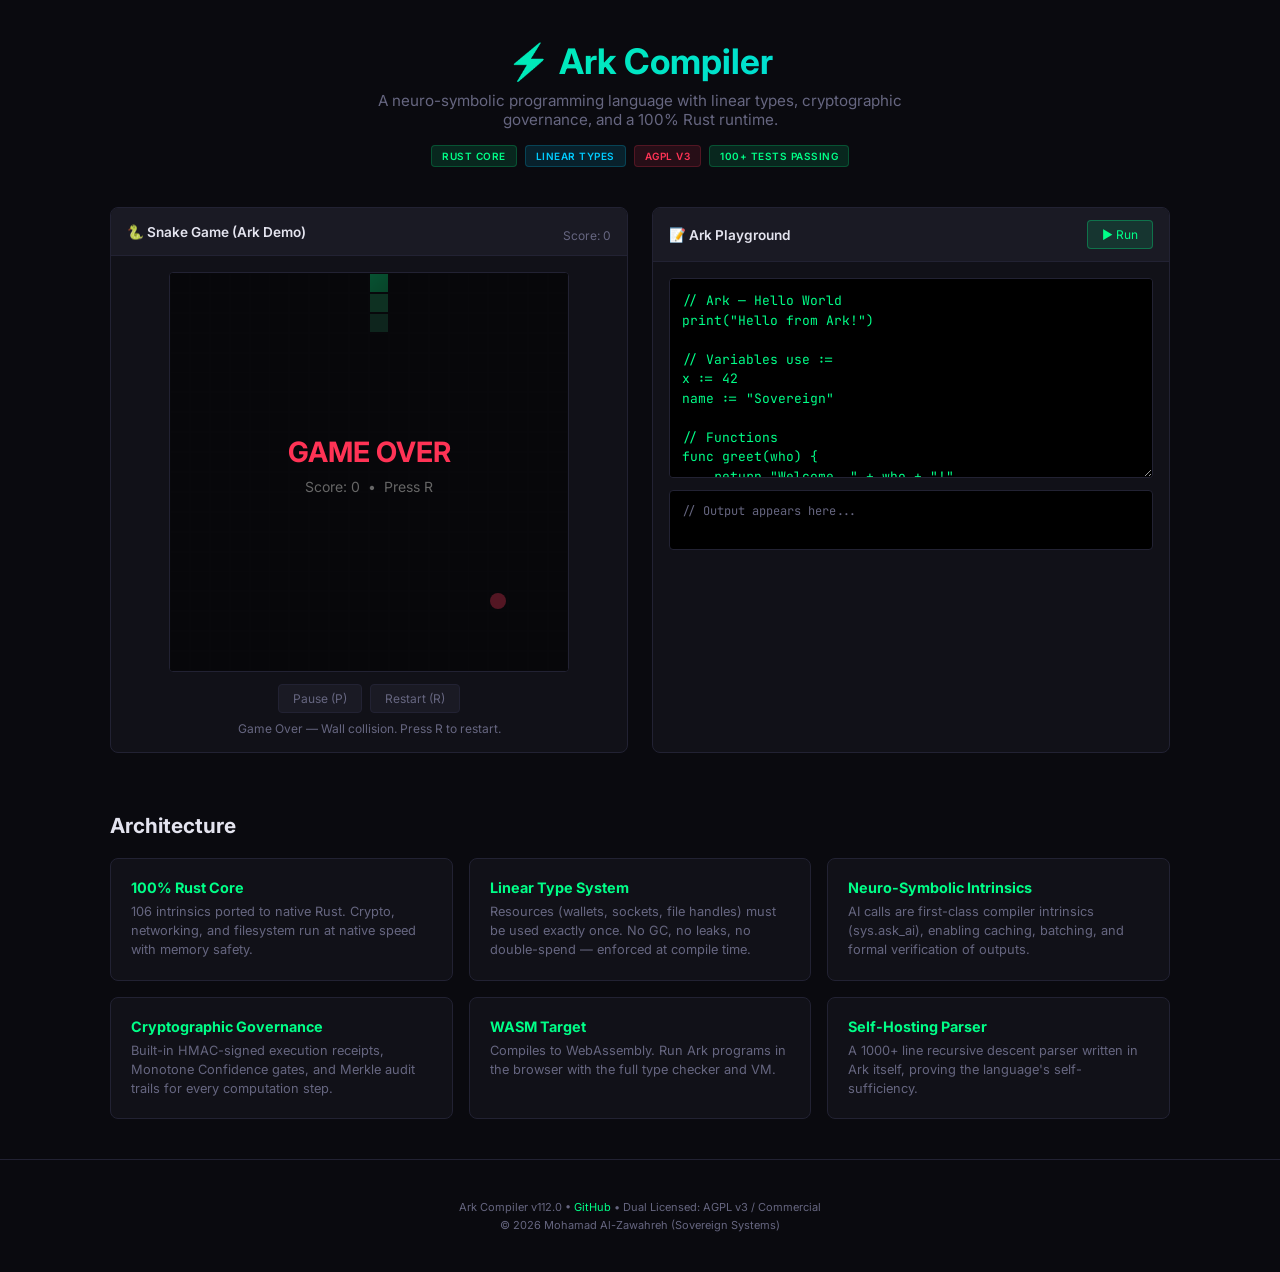
==== commit 22e9a348: "docs: audit and fix all root documentation + rewrite User Manual - INTRINSIC_PARITY.md: Z3 fully wir" ====
--- a/index.html
+++ b/index.html
@@ -251,7 +251,7 @@
             <span class="badge badge-green">Rust Core</span>
             <span class="badge badge-blue">Linear Types</span>
             <span class="badge badge-red">AGPL v3</span>
-            <span class="badge badge-green">126 Tests Passing</span>
+            <span class="badge badge-green">100+ Tests Passing</span>
         </div>
     </div>
 
@@ -309,7 +309,7 @@
         <div class="feature-grid">
             <div class="feature">
                 <h3>100% Rust Core</h3>
-                <p>105 intrinsics ported to native Rust. Crypto, networking, and filesystem run at native speed with memory safety.</p>
+                <p>106 intrinsics ported to native Rust. Crypto, networking, and filesystem run at native speed with memory safety.</p>
             </div>
             <div class="feature">
                 <h3>Linear Type System</h3>
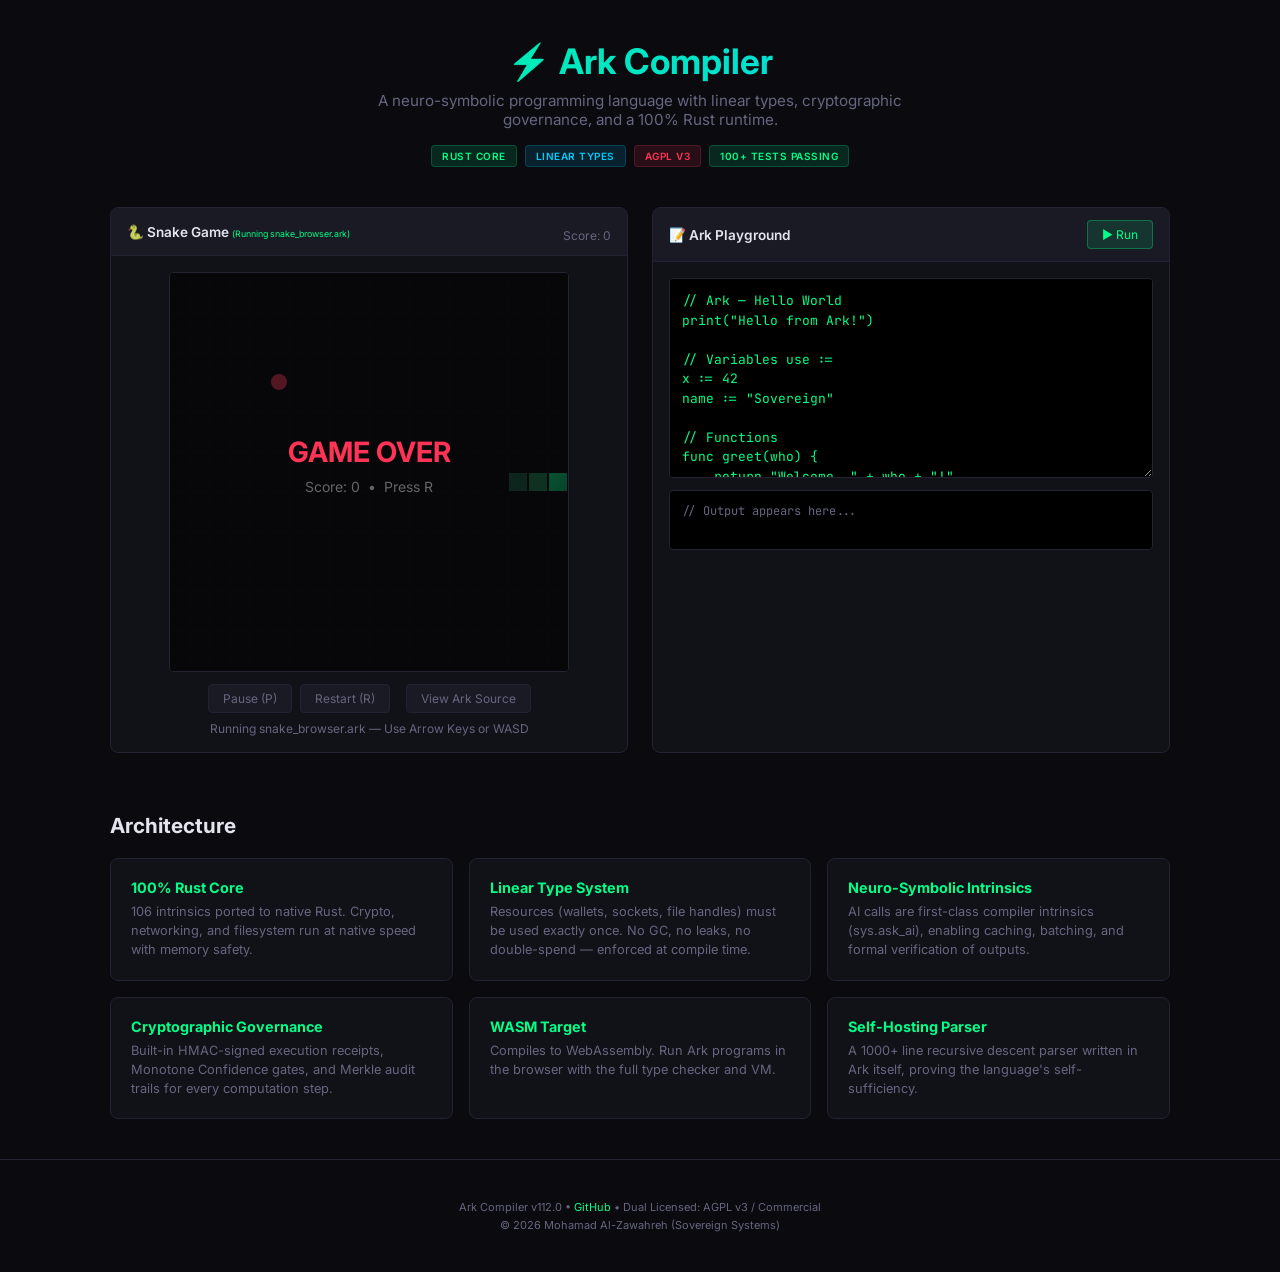
==== commit f116767c: "feat: replace JS snake game with Ark MAST evaluator — 100% Ark game logic - Implemented JS-based MAS" ====
--- a/index.html
+++ b/index.html
@@ -256,10 +256,10 @@
     </div>
 
     <div class="main">
-        <!-- Snake Game Card -->
+        <!-- Snake Game Card — Powered by Ark -->
         <div class="card">
             <div class="card-header">
-                <h2>🐍 Snake Game (Ark Demo)</h2>
+                <h2>🐍 Snake Game <span style="font-size:0.65em;color:var(--accent);font-weight:400;">(Running snake_browser.ark)</span></h2>
                 <span class="game-status" id="score">Score: 0</span>
             </div>
             <div class="card-body game-wrap">
@@ -267,8 +267,10 @@
                 <div class="game-controls">
                     <button class="btn" onclick="togglePause()">Pause (P)</button>
                     <button class="btn" onclick="restartGame()">Restart (R)</button>
+                    <button class="btn" onclick="toggleArkSource()" style="margin-left:8px;" id="btn-src">View Ark Source</button>
                 </div>
-                <div class="game-status" id="status">Use Arrow Keys or WASD to play</div>
+                <div class="game-status" id="status">Loading Ark runtime...</div>
+                <pre id="ark-source" style="display:none;background:#0d0d14;border:1px solid #1a1a2e;border-radius:6px;padding:12px;margin-top:10px;max-height:320px;overflow-y:auto;font-size:12px;color:#8af;text-align:left;white-space:pre;tab-size:4;"></pre>
             </div>
         </div>
 
@@ -341,175 +343,414 @@
 
     <script>
         // ══════════════════════════════════════════════════════════════
-        // SNAKE GAME — Pure JavaScript, guaranteed to work
+        // SNAKE GAME — Powered by Ark (snake_browser.ark → MAST → eval)
+        // The game logic is 100% Ark. This evaluator executes the AST
+        // output by the Ark Rust parser. JS only renders to canvas.
         // ══════════════════════════════════════════════════════════════
         const canvas = document.getElementById('game');
         const ctx = canvas.getContext('2d');
         const GRID = 20;
         const CELL = canvas.width / GRID;
 
-        let snake, apple, dir, nextDir, score, gameOver, paused, loop_id;
-
-        function initGame() {
-            snake = [[10, 12], [10, 11], [10, 10]];
-            apple = [5, 5];
-            dir = [0, -1]; // up
-            nextDir = [0, -1];
-            score = 0;
-            gameOver = false;
-            paused = false;
-            document.getElementById('score').textContent = 'Score: 0';
-            document.getElementById('status').textContent = 'Use Arrow Keys or WASD to play';
-        }
-
-        function spawnApple() {
-            let pos;
-            do {
-                pos = [Math.floor(Math.random() * GRID), Math.floor(Math.random() * GRID)];
-            } while (snake.some(s => s[0] === pos[0] && s[1] === pos[1]));
-            apple = pos;
-        }
-
-        function update() {
-            if (gameOver || paused) return;
-
-            dir = nextDir;
-            const head = [snake[snake.length - 1][0] + dir[0], snake[snake.length - 1][1] + dir[1]];
-
-            // Wall collision
-            if (head[0] < 0 || head[0] >= GRID || head[1] < 0 || head[1] >= GRID) {
-                gameOver = true;
-                document.getElementById('status').textContent = 'Game Over — Wall collision. Press R to restart.';
-                return;
-            }
-
-            // Self collision
-            if (snake.some(s => s[0] === head[0] && s[1] === head[1])) {
-                gameOver = true;
-                document.getElementById('status').textContent = 'Game Over — Self collision. Press R to restart.';
-                return;
-            }
-
-            snake.push(head);
-
-            // Eat apple
-            if (head[0] === apple[0] && head[1] === apple[1]) {
-                score++;
-                document.getElementById('score').textContent = `Score: ${score}`;
-                spawnApple();
-            } else {
-                snake.shift();
-            }
-        }
+        // ── Ark MAST Evaluator ──────────────────────────────────────
+        // A faithful tree-walking interpreter for the Ark AST format.
+        // Handles: Block, Function, Let, LetDestructure, If, While,
+        //          Return, SetField, Expression, Variable, Literal,
+        //          Call, GetField, List, StructInit + all intrinsics.
+
+        class ReturnSignal { constructor(v) { this.value = v; } }
+
+        const INTRINSICS = {
+            'intrinsic_add': (a, b) => toNum(a) + toNum(b),
+            'intrinsic_sub': (a, b) => toNum(a) - toNum(b),
+            'intrinsic_mul': (a, b) => toNum(a) * toNum(b),
+            'intrinsic_mod': (a, b) => { const B = toNum(b); return B === 0 ? 0 : ((toNum(a) % B) + B) % B; },
+            'intrinsic_eq':  (a, b) => { if (typeof a === 'string' || typeof b === 'string') return String(a) === String(b) ? 1 : 0; return toNum(a) === toNum(b) ? 1 : 0; },
+            'intrinsic_ne':  (a, b) => { if (typeof a === 'string' || typeof b === 'string') return String(a) !== String(b) ? 1 : 0; return toNum(a) !== toNum(b) ? 1 : 0; },
+            'intrinsic_lt':  (a, b) => toNum(a) < toNum(b) ? 1 : 0,
+            'intrinsic_le':  (a, b) => toNum(a) <= toNum(b) ? 1 : 0,
+            'intrinsic_gt':  (a, b) => toNum(a) > toNum(b) ? 1 : 0,
+            'intrinsic_ge':  (a, b) => toNum(a) >= toNum(b) ? 1 : 0,
+            'intrinsic_and': (a, b) => (isTruthy(a) && isTruthy(b)) ? 1 : 0,
+            'intrinsic_or':  (a, b) => (isTruthy(a) || isTruthy(b)) ? 1 : 0,
+            'intrinsic_not': (a) => isTruthy(a) ? 0 : 1,
+            'add': (a, b) => toNum(a) + toNum(b),
+            'sub': (a, b) => toNum(a) - toNum(b),
+            'mul': (a, b) => toNum(a) * toNum(b),
+            'sys.len': (list) => Array.isArray(list) ? [list.length, null] : [0, null],
+            'sys.list.get': (list, idx) => Array.isArray(list) ? [list[toNum(idx)] ?? null, null] : [null, 'not a list'],
+            'sys.list.append': (list, val) => { if (Array.isArray(list)) list.push(deepClone(val)); return null; },
+            'print': (...args) => { console.log('[Ark]', ...args); return null; },
+        };
+
+        function toNum(v) { return typeof v === 'number' ? v : (typeof v === 'string' ? (Number(v) || 0) : (v ? 1 : 0)); }
+        function isTruthy(v) { return v !== 0 && v !== null && v !== undefined && v !== '' && v !== false; }
+        function deepClone(v) {
+            if (Array.isArray(v)) return v.map(deepClone);
+            if (v && typeof v === 'object') {
+                const o = {}; for (const k in v) o[k] = deepClone(v[k]); return o;
+            }
+            return v;
+        }
+
+        function evalExpr(expr, scope) {
+            if (expr === null || expr === undefined) return null;
+
+            // Literal: "42" or "ArrowUp"
+            if (typeof expr === 'string') return expr;
+            if ('Literal' in expr) {
+                const lit = expr.Literal;
+                const n = Number(lit);
+                return Number.isFinite(n) && lit !== '' ? n : lit;
+            }
+            // Variable
+            if ('Variable' in expr) {
+                const name = expr.Variable;
+                for (let i = scope.length - 1; i >= 0; i--) {
+                    if (name in scope[i]) return scope[i][name];
+                }
+                return null;
+            }
+            // List
+            if ('List' in expr) return expr.List.map(e => evalExpr(e, scope));
+            // StructInit
+            if ('StructInit' in expr) {
+                const obj = {};
+                for (const [k, v] of expr.StructInit.fields) obj[k] = evalExpr(v, scope);
+                return obj;
+            }
+            // GetField
+            if ('GetField' in expr) {
+                const obj = evalExpr(expr.GetField.obj, scope);
+                return (obj && typeof obj === 'object') ? obj[expr.GetField.field] : null;
+            }
+            // Call (intrinsics + user functions)
+            if ('Call' in expr) {
+                const { function_hash, args } = expr.Call;
+                const evArgs = args.map(a => evalExpr(a, scope));
+                // Intrinsic?
+                if (INTRINSICS[function_hash]) return INTRINSICS[function_hash](...evArgs);
+                // User function
+                for (let i = scope.length - 1; i >= 0; i--) {
+                    if (scope[i]['__fn_' + function_hash]) {
+                        const fn = scope[i]['__fn_' + function_hash];
+                        const fnScope = [{}];
+                        for (let j = 0; j < fn.params.length; j++) {
+                            fnScope[0][fn.params[j]] = deepClone(evArgs[j]);
+                        }
+                        // Copy function defs into scope
+                        for (let j = scope.length - 1; j >= 0; j--) {
+                            for (const k in scope[j]) {
+                                if (k.startsWith('__fn_') && !(k in fnScope[0])) fnScope[0][k] = scope[j][k];
+                            }
+                        }
+                        const res = execBlock(fn.body, fnScope);
+                        return (res instanceof ReturnSignal) ? res.value : res;
+                    }
+                }
+                console.warn('[Ark] Unknown function:', function_hash);
+                return null;
+            }
+            // Statement wrapper
+            if ('Statement' in expr) return execStmt(expr, scope);
+            console.warn('[Ark] Unknown expr:', Object.keys(expr));
+            return null;
+        }
+
+        function setVar(scope, name, value) {
+            for (let i = scope.length - 1; i >= 0; i--) {
+                if (name in scope[i]) { scope[i][name] = value; return; }
+            }
+            scope[scope.length - 1][name] = value;
+        }
+
+        function execStmt(stmt, scope) {
+            if (!stmt) return null;
+            // Block
+            if ('Block' in (stmt.Statement || stmt)) {
+                const block = (stmt.Statement || stmt).Block;
+                return execBlock(block, scope);
+            }
+            // Function definition
+            if ('Function' in stmt) {
+                const fn = stmt.Function;
+                scope[scope.length - 1]['__fn_' + fn.name] = {
+                    params: fn.inputs.map(i => i[0]),
+                    body: fn.body.content ? [fn.body.content] : [fn.body],
+                };
+                return null;
+            }
+            // Let
+            if ('Let' in stmt) {
+                const { name, value } = stmt.Let;
+                setVar(scope, name, evalExpr(value, scope));
+                return null;
+            }
+            // LetDestructure — Ark returns (value, error) tuples
+            if ('LetDestructure' in stmt) {
+                const { names, value } = stmt.LetDestructure;
+                const result = evalExpr(value, scope);
+                if (Array.isArray(result)) {
+                    for (let i = 0; i < names.length; i++) {
+                        if (names[i] !== '_') setVar(scope, names[i], result[i] ?? null);
+                    }
+                } else {
+                    if (names[0] !== '_') setVar(scope, names[0], result);
+                    if (names.length > 1 && names[1] !== '_') setVar(scope, names[1], null);
+                }
+                return null;
+            }
+            // If
+            if ('If' in stmt) {
+                const { condition, then_block, else_block } = stmt.If;
+                if (isTruthy(evalExpr(condition, scope))) {
+                    const r = execBlock(then_block, scope);
+                    if (r instanceof ReturnSignal) return r;
+                } else if (else_block) {
+                    const r = execBlock(else_block, scope);
+                    if (r instanceof ReturnSignal) return r;
+                }
+                return null;
+            }
+            // While
+            if ('While' in stmt) {
+                const { condition, body } = stmt.While;
+                let safety = 0;
+                while (isTruthy(evalExpr(condition, scope)) && safety++ < 10000) {
+                    const r = execBlock(body, scope);
+                    if (r instanceof ReturnSignal) return r;
+                }
+                return null;
+            }
+            // Return
+            if ('Return' in stmt) return new ReturnSignal(evalExpr(stmt.Return, scope));
+            // SetField
+            if ('SetField' in stmt) {
+                const { obj_name, field, value } = stmt.SetField;
+                for (let i = scope.length - 1; i >= 0; i--) {
+                    if (obj_name in scope[i] && typeof scope[i][obj_name] === 'object') {
+                        scope[i][obj_name][field] = evalExpr(value, scope);
+                        return null;
+                    }
+                }
+                return null;
+            }
+            // Expression statement
+            if ('Expression' in stmt) { evalExpr(stmt.Expression, scope); return null; }
+            console.warn('[Ark] Unknown stmt:', Object.keys(stmt));
+            return null;
+        }
+
+        function execBlock(stmts, scope) {
+            // CRITICAL: Do NOT unwrap ReturnSignal here — propagate it
+            // upward so nested blocks (inside if/while/block) can signal
+            // a return to the calling function. Only callArkFunction unwraps.
+            const list = Array.isArray(stmts) ? stmts : [stmts];
+            for (const stmt of list) {
+                const r = execStmt(stmt, scope);
+                if (r instanceof ReturnSignal) return r;
+            }
+            return null;
+        }
+
+        // ── Ark Program Loader ──────────────────────────────────────
+        let arkFunctions = {};
+
+        function loadArkMAST(mast) {
+            const scope = [{}];
+            // Process top-level block to register functions
+            const top = mast.Statement ? mast.Statement.Block : (mast.Block || [mast]);
+            for (const stmt of top) {
+                if (stmt.Function) {
+                    const fn = stmt.Function;
+                    arkFunctions[fn.name] = {
+                        params: fn.inputs.map(i => i[0]),
+                        body: fn.body.content ? [fn.body.content] : [fn.body],
+                    };
+                }
+            }
+        }
+
+        function callArkFunction(name, args) {
+            const fn = arkFunctions[name];
+            if (!fn) throw new Error(`Ark function '${name}' not found`);
+            const fnScope = [{}];
+            for (let i = 0; i < fn.params.length; i++) {
+                fnScope[0][fn.params[i]] = deepClone(args[i] ?? null);
+            }
+            // Register all functions in scope for potential recursion
+            for (const [k, v] of Object.entries(arkFunctions)) {
+                fnScope[0]['__fn_' + k] = v;
+            }
+            const result = execBlock(fn.body, fnScope);
+            // Unwrap ReturnSignal at the top level (function call boundary)
+            return (result instanceof ReturnSignal) ? result.value : result;
+        }
+
+        // ── Game State & Loop ───────────────────────────────────────
+        let gameState = null;
+        let lastInput = 'None';
+        let paused = false;
 
         function draw() {
+            if (!gameState) return;
             ctx.fillStyle = '#000';
             ctx.fillRect(0, 0, canvas.width, canvas.height);
 
-            // Grid lines (subtle)
+            // Grid
             ctx.strokeStyle = '#0a0a12';
             ctx.lineWidth = 0.5;
             for (let i = 0; i <= GRID; i++) {
-                ctx.beginPath();
-                ctx.moveTo(i * CELL, 0);
-                ctx.lineTo(i * CELL, canvas.height);
-                ctx.stroke();
-                ctx.beginPath();
-                ctx.moveTo(0, i * CELL);
-                ctx.lineTo(canvas.width, i * CELL);
-                ctx.stroke();
-            }
-
-            // Snake body
+                ctx.beginPath(); ctx.moveTo(i * CELL, 0); ctx.lineTo(i * CELL, canvas.height); ctx.stroke();
+                ctx.beginPath(); ctx.moveTo(0, i * CELL); ctx.lineTo(canvas.width, i * CELL); ctx.stroke();
+            }
+
+            // Snake
+            const snake = gameState.snake || [];
             for (let i = 0; i < snake.length; i++) {
                 const [x, y] = snake[i];
                 if (i === snake.length - 1) {
-                    // Head
-                    const grad = ctx.createLinearGradient(x * CELL, y * CELL, (x + 1) * CELL, (y + 1) * CELL);
-                    grad.addColorStop(0, '#00ff88');
-                    grad.addColorStop(1, '#00cc66');
-                    ctx.fillStyle = grad;
+                    const g = ctx.createLinearGradient(x*CELL, y*CELL, (x+1)*CELL, (y+1)*CELL);
+                    g.addColorStop(0, '#00ff88'); g.addColorStop(1, '#00cc66');
+                    ctx.fillStyle = g;
                 } else {
                     const t = i / snake.length;
-                    ctx.fillStyle = `hsl(150, ${60 + t * 40}%, ${25 + t * 20}%)`;
-                }
-                ctx.fillRect(x * CELL + 1, y * CELL + 1, CELL - 2, CELL - 2);
+                    ctx.fillStyle = `hsl(150, ${60+t*40}%, ${25+t*20}%)`;
+                }
+                ctx.fillRect(toNum(x)*CELL+1, toNum(y)*CELL+1, CELL-2, CELL-2);
             }
 
             // Apple
+            const apple = gameState.apple || [0, 0];
             ctx.fillStyle = '#ff3355';
             ctx.beginPath();
-            ctx.arc(apple[0] * CELL + CELL / 2, apple[1] * CELL + CELL / 2, CELL / 2 - 2, 0, Math.PI * 2);
+            ctx.arc(toNum(apple[0])*CELL+CELL/2, toNum(apple[1])*CELL+CELL/2, CELL/2-2, 0, Math.PI*2);
             ctx.fill();
 
-            // Game over overlay
-            if (gameOver) {
-                ctx.fillStyle = 'rgba(10, 10, 15, 0.7)';
+            // Score
+            const score = toNum(gameState.score);
+            document.getElementById('score').textContent = `Score: ${score}`;
+
+            // Game Over
+            if (isTruthy(gameState.game_over)) {
+                ctx.fillStyle = 'rgba(10,10,15,0.7)';
                 ctx.fillRect(0, 0, canvas.width, canvas.height);
                 ctx.fillStyle = '#ff3355';
                 ctx.font = 'bold 28px Inter, sans-serif';
                 ctx.textAlign = 'center';
-                ctx.fillText('GAME OVER', canvas.width / 2, canvas.height / 2 - 10);
+                ctx.fillText('GAME OVER', canvas.width/2, canvas.height/2-10);
                 ctx.fillStyle = '#666';
                 ctx.font = '14px Inter, sans-serif';
-                ctx.fillText(`Score: ${score}  •  Press R`, canvas.width / 2, canvas.height / 2 + 20);
+                ctx.fillText(`Score: ${score}  •  Press R`, canvas.width/2, canvas.height/2+20);
                 ctx.textAlign = 'start';
             }
 
-            // Pause overlay
-            if (paused && !gameOver) {
-                ctx.fillStyle = 'rgba(10, 10, 15, 0.5)';
+            // Pause
+            if (paused && !isTruthy(gameState.game_over)) {
+                ctx.fillStyle = 'rgba(10,10,15,0.5)';
                 ctx.fillRect(0, 0, canvas.width, canvas.height);
                 ctx.fillStyle = '#00ccff';
                 ctx.font = 'bold 24px Inter, sans-serif';
                 ctx.textAlign = 'center';
-                ctx.fillText('PAUSED', canvas.width / 2, canvas.height / 2);
+                ctx.fillText('PAUSED', canvas.width/2, canvas.height/2);
                 ctx.textAlign = 'start';
             }
         }
 
         function gameLoop() {
-            update();
+            if (!gameState) return;
+            if (!paused && !isTruthy(gameState.game_over)) {
+                try {
+                    gameState = callArkFunction('update', [gameState, lastInput]);
+                } catch (e) {
+                    console.error('[Ark Runtime Error]', e);
+                    document.getElementById('status').textContent = `Ark Error: ${e.message}`;
+                }
+            }
             draw();
         }
 
         function togglePause() {
-            if (gameOver) return;
+            if (!gameState || isTruthy(gameState.game_over)) return;
             paused = !paused;
-            document.getElementById('status').textContent = paused ? 'Paused — Press P to resume' : 'Playing';
+            document.getElementById('status').textContent = paused ? 'Paused — Press P to resume' : 'Running snake_browser.ark';
         }
 
         function restartGame() {
-            initGame();
-            spawnApple();
+            if (!arkFunctions.init) return;
+            try {
+                gameState = callArkFunction('init', []);
+                lastInput = 'None';
+                paused = false;
+                document.getElementById('status').textContent = 'Running snake_browser.ark';
+            } catch (e) {
+                console.error('[Ark Init Error]', e);
+            }
+        }
+
+        function toggleArkSource() {
+            const el = document.getElementById('ark-source');
+            const btn = document.getElementById('btn-src');
+            if (el.style.display === 'none') {
+                el.style.display = 'block';
+                btn.textContent = 'Hide Ark Source';
+            } else {
+                el.style.display = 'none';
+                btn.textContent = 'View Ark Source';
+            }
         }
 
         // Input
-        const KEY_MAP = {
-            'ArrowUp': [0, -1], 'w': [0, -1],
-            'ArrowDown': [0, 1], 's': [0, 1],
-            'ArrowLeft': [-1, 0], 'a': [-1, 0],
-            'ArrowRight': [1, 0], 'd': [1, 0],
-        };
-
+        const WASD = { 'w': 'ArrowUp', 'a': 'ArrowLeft', 's': 'ArrowDown', 'd': 'ArrowRight' };
         document.addEventListener('keydown', e => {
-            const k = e.key.length === 1 ? e.key.toLowerCase() : e.key;
-            if (KEY_MAP[k]) {
-                const nd = KEY_MAP[k];
-                // Prevent 180-degree turns
-                if (nd[0] !== -dir[0] || nd[1] !== -dir[1]) {
-                    nextDir = nd;
-                }
+            const k = e.key;
+            const kl = k.toLowerCase();
+            if (['ArrowUp','ArrowDown','ArrowLeft','ArrowRight'].includes(k)) {
+                if (!paused) lastInput = k;
                 e.preventDefault();
             }
-            if (k === 'p') togglePause();
-            if (k === 'r') restartGame();
+            if (WASD[kl]) { if (!paused) lastInput = WASD[kl]; e.preventDefault(); }
+            if (kl === 'p') togglePause();
+            if (kl === 'r') restartGame();
         });
 
-        // Start
-        initGame();
-        spawnApple();
-        setInterval(gameLoop, 120);
+        // ── Boot: Load Ark MAST + Source ─────────────────────────────
+        (async function boot() {
+            const status = document.getElementById('status');
+            try {
+                // 1. Load the MAST (compiled AST from Ark parser)
+                status.textContent = 'Loading Ark MAST...';
+                const mastResp = await fetch('site/snake.json');
+                if (!mastResp.ok) throw new Error(`MAST fetch failed: ${mastResp.status}`);
+                const mast = await mastResp.json();
+
+                // 2. Load and register functions
+                loadArkMAST(mast);
+                if (!arkFunctions.init || !arkFunctions.update) {
+                    throw new Error('MAST missing init/update functions');
+                }
+
+                // 3. Call Ark init() — runs through the evaluator
+                gameState = callArkFunction('init', []);
+                status.textContent = 'Running snake_browser.ark — Use Arrow Keys or WASD';
+
+                // 4. Load Ark source for display
+                try {
+                    const srcResp = await fetch('apps/snake_browser.ark');
+                    if (srcResp.ok) {
+                        document.getElementById('ark-source').textContent = await srcResp.text();
+                    }
+                } catch (_) { /* source display is optional */ }
+
+                // 5. Start game loop
+                setInterval(gameLoop, 120);
+                draw();
+
+            } catch (e) {
+                status.textContent = `Ark Load Error: ${e.message}`;
+                console.error('[Ark Boot]', e);
+            }
+        })();
 
         // ══════════════════════════════════════════════════════════════
         // ARK PLAYGROUND — Client-side Ark interpreter (subset)
